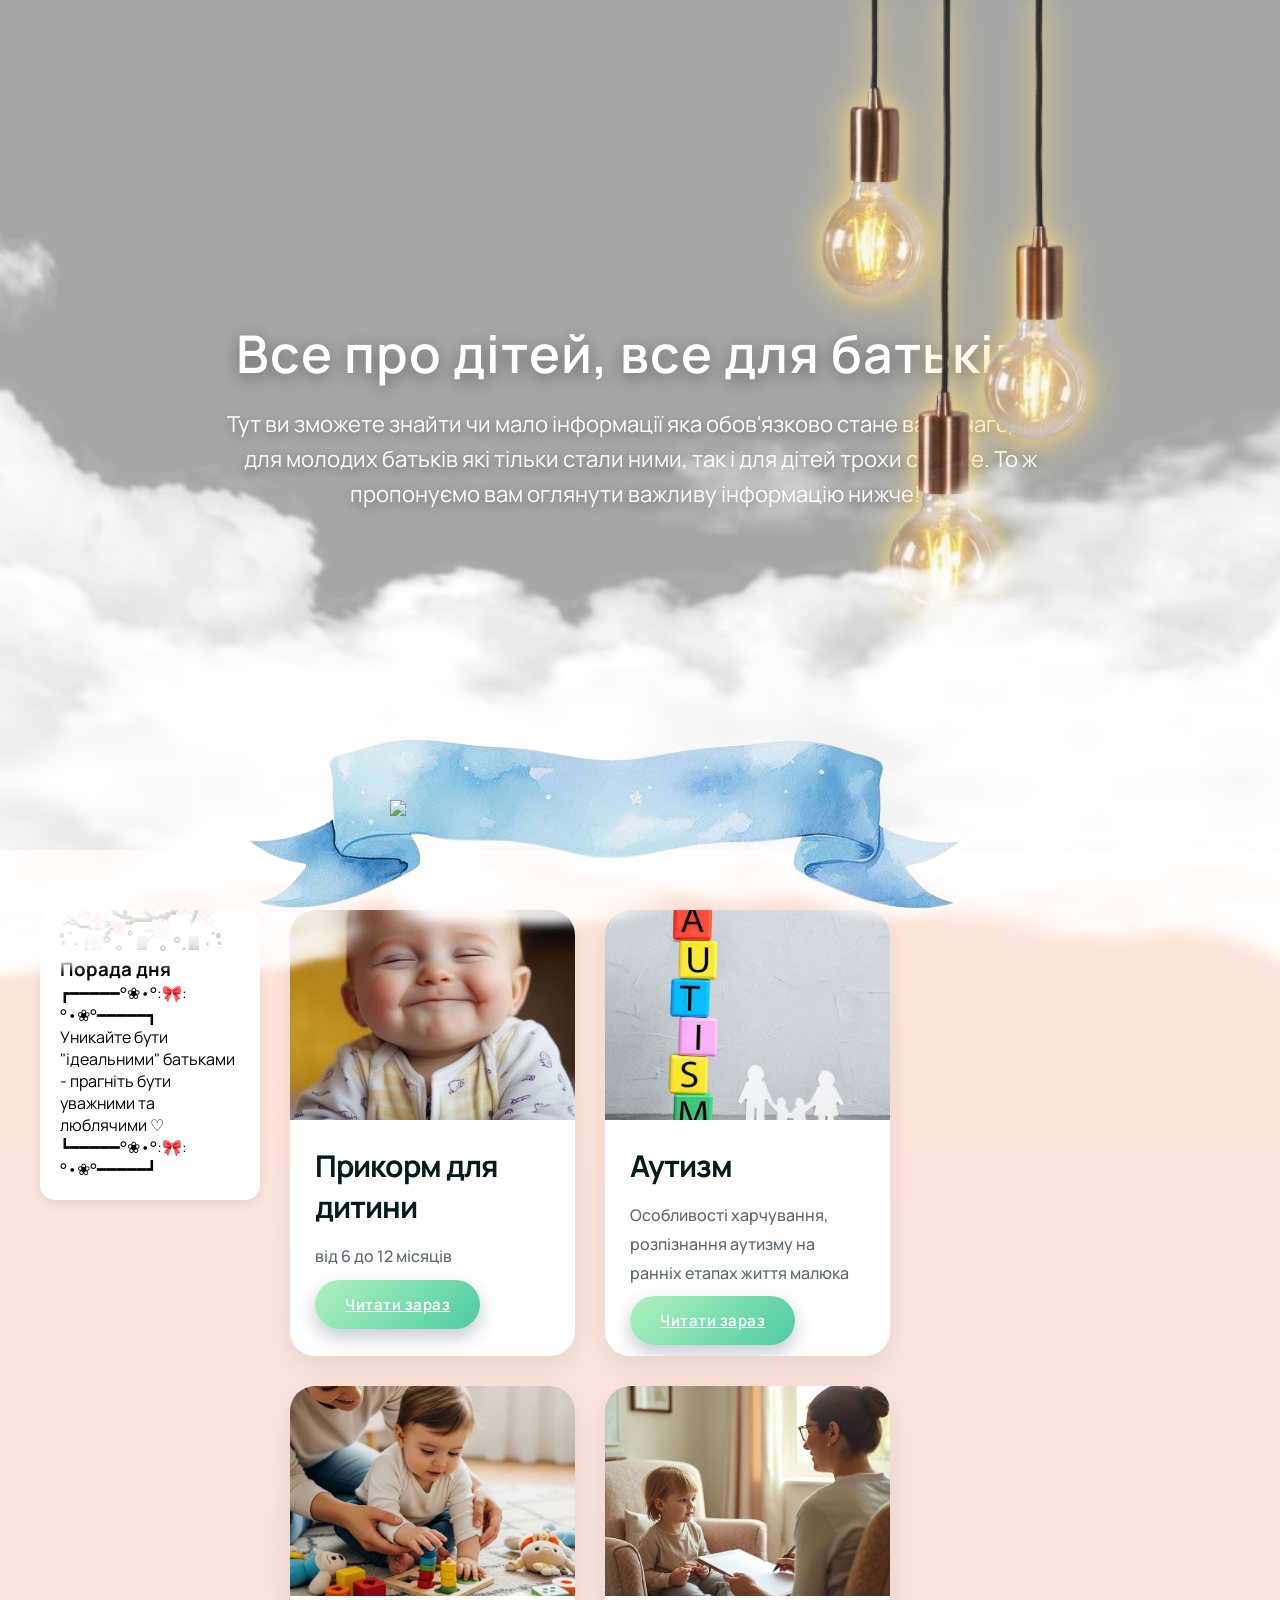
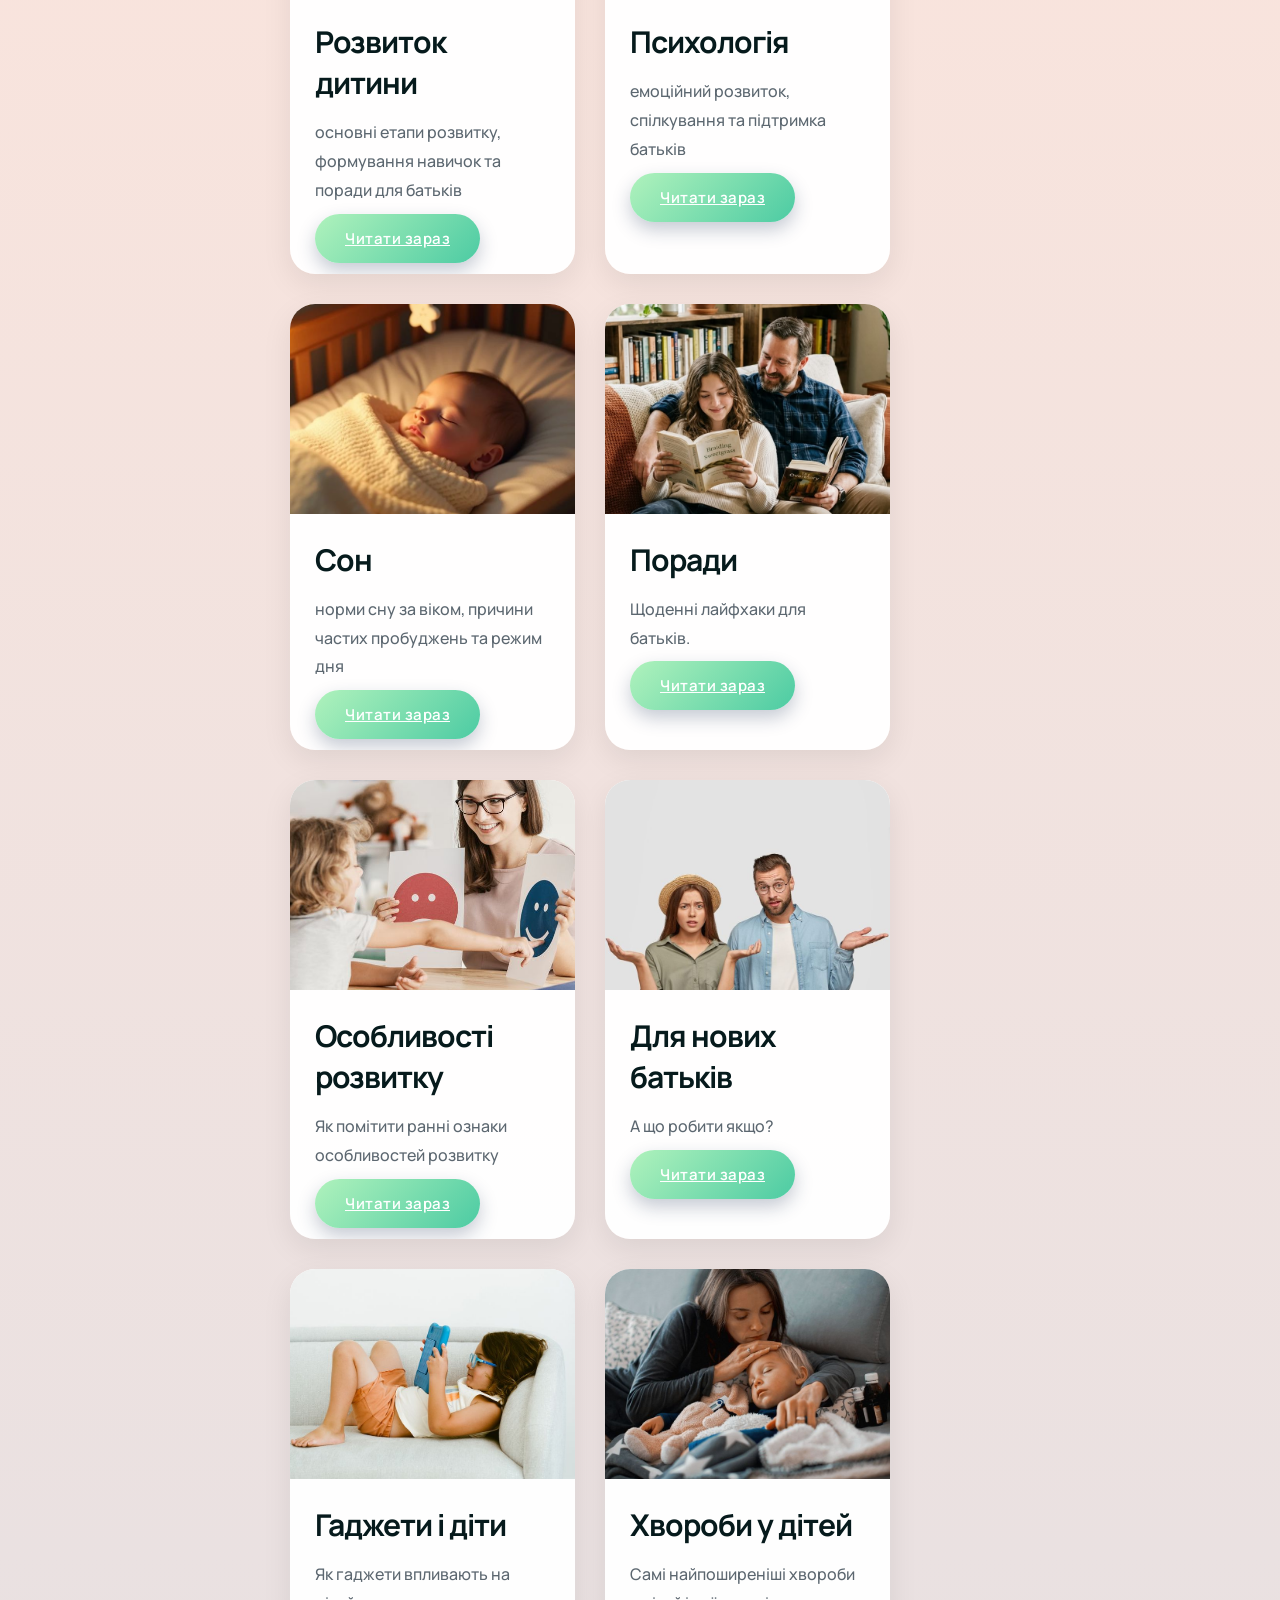
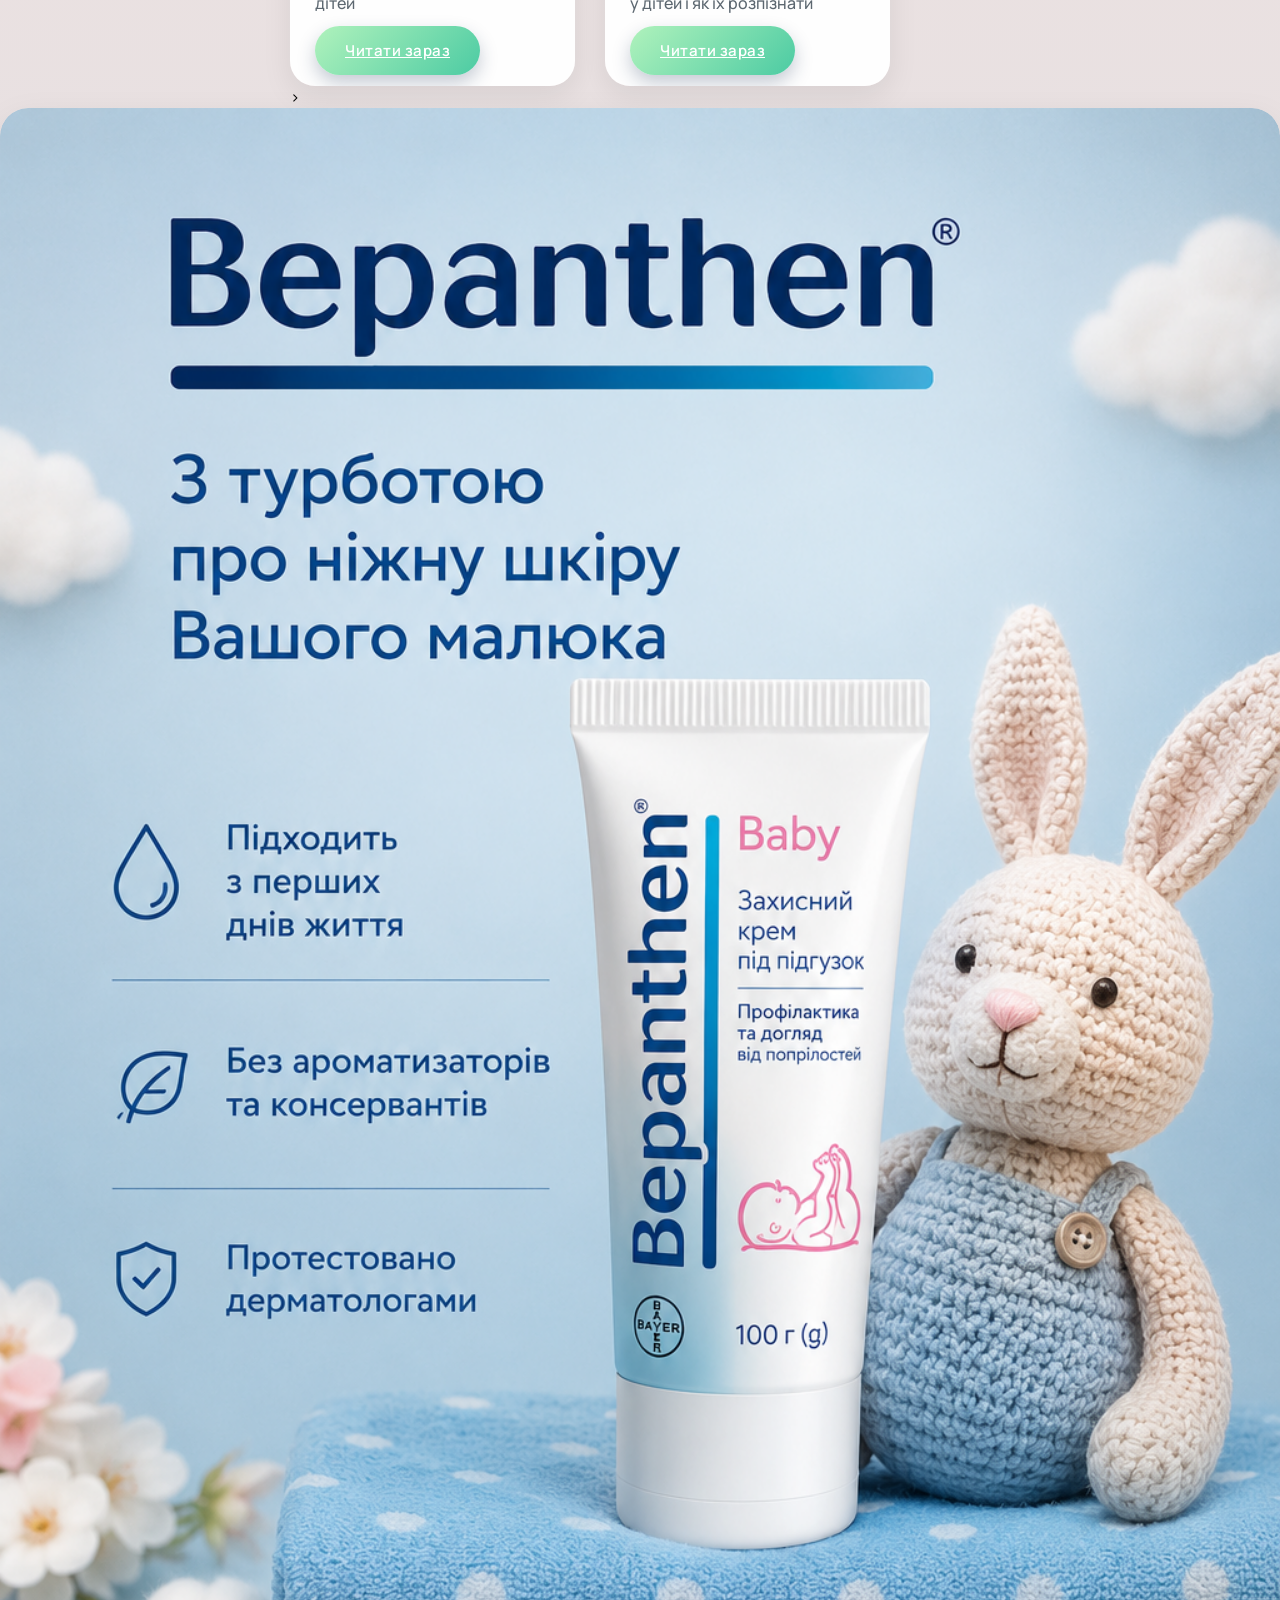
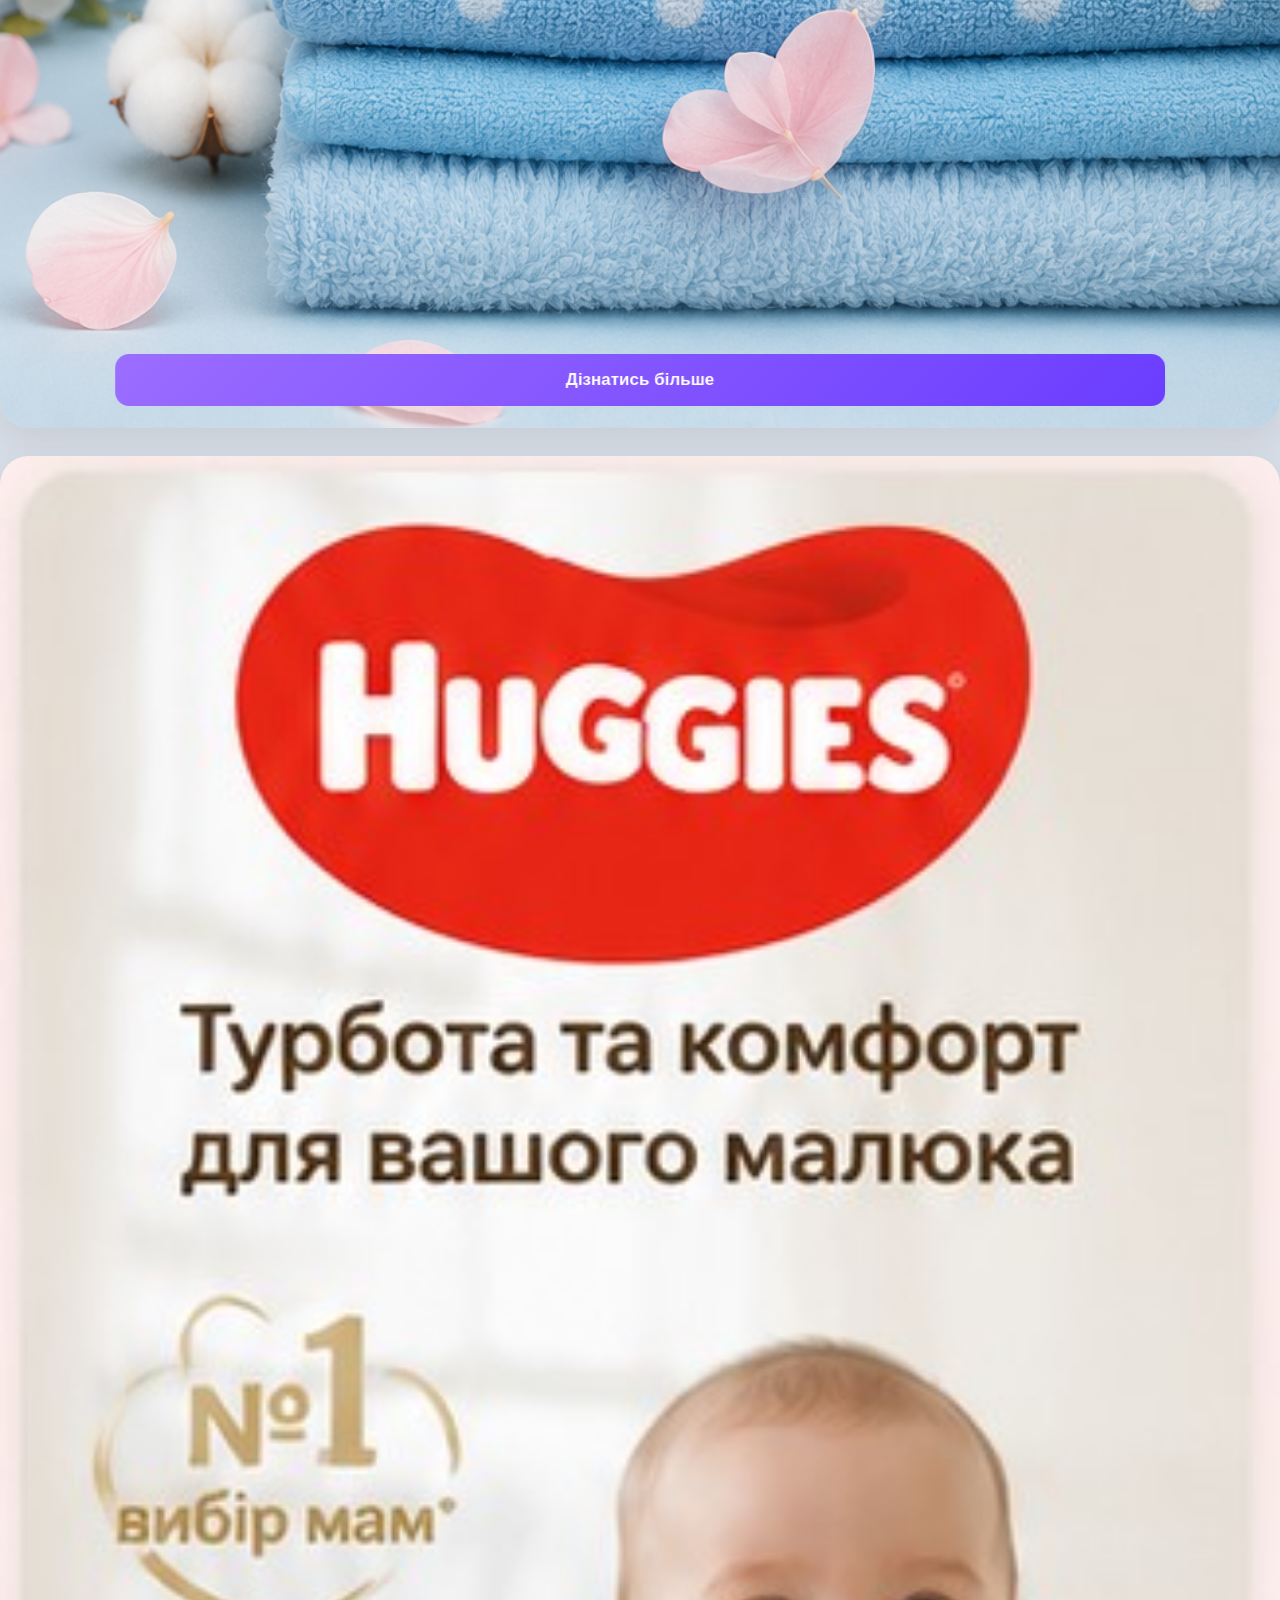
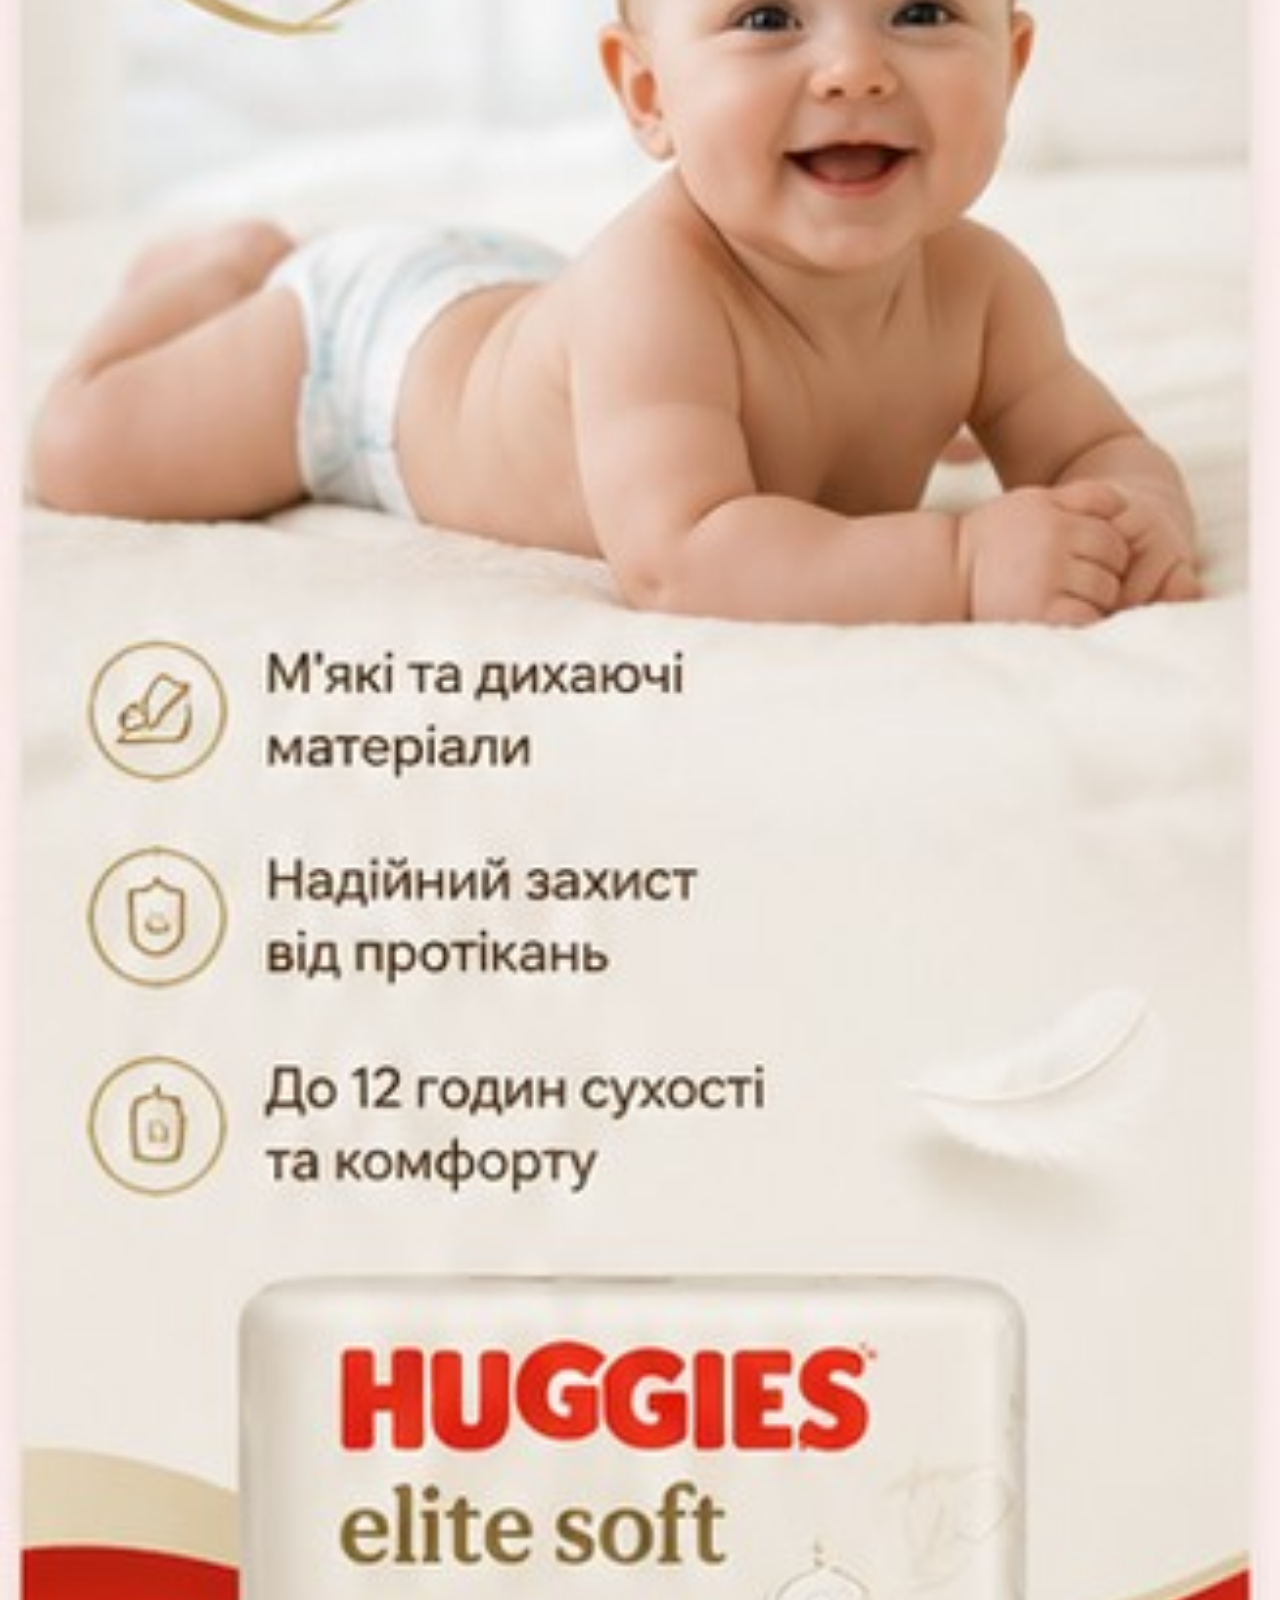
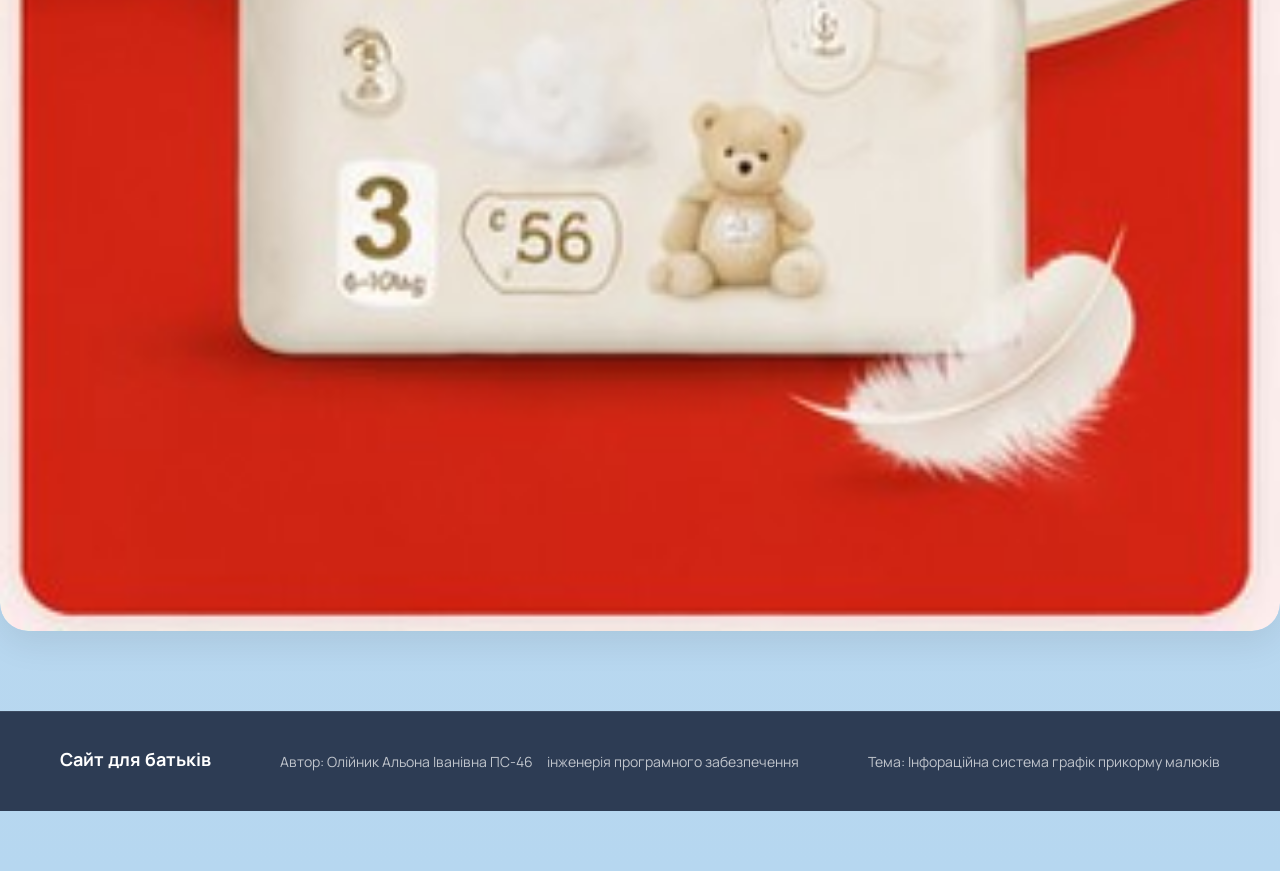
==== index.html @ 4b72aa06 "Update index.html" ====
<!DOCTYPE html>
<html lang="uk">
<head>
<meta charset="UTF-8">
<meta name="viewport" content="width=device-width, initial-scale=1.0">
<title>Малюки</title>
   <link href="https://fonts.googleapis.com/css2?family=Manrope:wght@400;500;600;700;800&display=swap" rel="stylesheet">
<link rel="stylesheet" href="style.css">
</head>

<body>

<section class="hero">

    <video autoplay muted loop playsinline class="hero-video">
        <source src="familybackground.mp4" type="video/mp4">
    </video>

    <img src="light.png" class="hero-light" alt="">

    <h1 id="main-title">Все про дітей, все для батьків!</h1>

    <p class="hero-description">
        Тут ви зможете знайти чи мало інформації яка обов'язково стане вам в нагоді як для молодих батьків які тільки стали ними, так і для дітей трохи старше. То ж пропонуємо вам оглянути важливу інформацію нижче!)
    </p>

    <p id="sub-text"></p>

</section>

<section class="content-section">
    <img src="hmara1.png" class="hmara">
    <div class="container">

        <!-- лівша -->
        <div class="sidebar">
            <div class="card">
                   <img src="yess.gif" class="stars-gif">
               <h3>‧̍̊˙· 𓆝.° ｡˚𓆛˚｡ °.𓆞 ·˙‧̍̊</h3>
                <h3>Порада дня</h3>
               <p>┏━━━━━°❀•°:🎀:°•❀°━━━━━┓</p>
               <p>Уникайте бути "ідеальними" батьками - прагніть бути уважними та люблячими ♡</p>
               <p>┗━━━━━°❀•°:🎀:°•❀°━━━━━┛</p>
               
            </div>
        </div>

        <!-- центрова -->
        <div class="main-content">

            <div class="blocks">

               
                <div class="block">
                    <img src="eat.jpg" alt="prikorm">

                    <div class="card-content">
                        <h3>Прикорм для дитини</h3>

                        <p>
                           від 6 до 12 місяців
                        </p>
                       

              <a href="prikorm.html" class="btn" target="_blank">Читати зараз</a>
                    </div>
                </div>



               
                <div class="block">
                    <img src="autism.jpg" alt="Аутизм">

                    <div class="card-content">
                        <h3>Аутизм</h3>

                        <p>Особливості харчування, розпізнання аутизму на ранніх етапах життя малюка</p>

                        <a href="autism.html" class="btn" target="_blank">Читати зараз</a>
                    </div>
                </div>




               
                <div class="block">
                    <img src="rozvitok.jpg" alt="Розвиток">

                    <div class="card-content">
                        <h3>Розвиток дитини</h3>

                        <p>основні етапи розвитку, формування навичок та поради для батьків</p>

                       <a href="rozvitok.html" class="btn" target="_blank">Читати зараз</a>
                    </div>
                </div>




               
                <div class="block">
                    <img src="psiho.jpg" alt="Психологія">

                    <div class="card-content">
                        <h3>Психологія</h3>

                        <p>емоційний розвиток, спілкування та підтримка батьків</p>

                       <a href="psiho.html" class="btn" target="_blank">Читати зараз</a>
                    </div>
                </div>




               
                <div class="block">
                    <img src="moon.jpg" alt="сон">

                    <div class="card-content">
                        <h3>Сон</h3>

                        <p>норми сну за віком, причини частих пробуджень та режим дня</p>

                       <a href="moon.html" class="btn" target="_blank">Читати зараз</a>
                    </div>
                </div>




               
                <div class="block">
                    <img src="ymno.jpg" alt="Поради">

                    <div class="card-content">
                        <h3>Поради</h3>

                        <p>Щоденні лайфхаки для батьків.</p>

                       <a href="ymno.html" class="btn" target="_blank">Читати зараз</a>
                    </div>
                </div>

                <div class="block">
                    <img src="osobenno.jpg" alt="Особливо">

                    <div class="card-content">
                        <h3>Особливості розвитку</h3>

                        <p>Як помітити ранні ознаки особливостей розвитку</p>
                        <a href="osobenno.html" class="btn" target="_blank">Читати зараз</a>
                    </div>
                </div>

                <div class="block">
                    <img src="shorobutu.jpg" alt="Ознайомлення">

                    <div class="card-content">
                        <h3>Для нових батьків</h3>

                        <p>А що робити якщо?</p>
                       <a href="shorobutu.html" class="btn" target="_blank">Читати зараз</a>
                    </div>
                </div>


              <div class="block">
                    <img src="gatzhet.jpg" alt="Гаджети">

                    <div class="card-content">
                        <h3>Гаджети і діти</h3>

                        <p>Як гаджети впливають на дітей</p>
                        <a href="gatzhet.html" class="btn" target="_blank">Читати зараз</a>
                    </div>
                </div>


              <div class="block">
                    <img src="Hvorobu.jpg" alt="Хвороби">

                    <div class="card-content">
                        <h3>Хвороби у дітей</h3>

                        <p>Самі найпоширеніші хвороби у дітей і як їх розпізнати</p>
                        <a href="hvorobu.html" class="btn" target="_blank">Читати зараз</a>
                    </div>
                </div>
                
            </div>

<div class="top-decor">

    <img src="tablichka.png" class="tabluchkaa">

    <img src="bluelenta.png" class="floating-lenta">

</div>>
            </div>
        </div>

<!-- правша -->

<div class="sidebar ads-sidebar">

    <!-- реклама бепантенки -->

    <div class="ad-box">

        <img src="banner.jpg" alt="Bepanthen" class="ad-image">
           <a href="https://www.bepanthen.ua/" target="_blank">
        <button class="ad-btn">Дізнатись більше</button></a>
    </div>

    <!-- памперси -->

    <div class="ad-box">
    <a href="https://www.huggies.ua/" target="_blank">
        <img src="huggies.jpg" alt="Huggies" class="ad-image"></a>

    </div>

</div>
      
       
    </div>
<footer class="footer">

    <div class="footer-content">

        <div class="footer-left">

            <div>
                <h4>Сайт для батьків</h4>
                <p></p>
            </div>
        </div>

        <div class="footer-center">
            <p>Автор: Олійник Альона Іванівна  ПС-46</p>
           <p>інженерія програмного забезпечення</p>
        </div>

        <div class="footer-right">
            <p>Тема: Інфораційна система графік прикорму малюків</p>
        </div>

    </div>

</footer>
</body>
</html>
---- style.css ----
body {
    font-family: 'Manrope', sans-serif;
}

* {
    margin: 0;
    padding: 0;
    box-sizing: border-box;
}

/* =========================
   ПЛАВНОЕ ПОЯВЛЕНИЕ ТЕКСТА
========================= */

#sub-text {
    margin-top: 20px;
    font-size: 20px;
    color: white;
    max-width: 700px;

    opacity: 0;
    transform: translateY(20px);

    transition: all 1s cubic-bezier(0.22, 1, 0.36, 1);
}

#sub-text.show {
    opacity: 1;
    transform: translateY(0);
}

/* =========================
   ГЛАВНЫЙ ЭКРАН
========================= */

.hero {
    height: 98vh;
    max-height: 850px;

    display: flex;
    justify-content: center;
    align-items: center;

    text-align: center;

    position: relative;
    flex-direction: column;

    overflow: hidden;

}

.hero-light {
    position: absolute;

    top: 0;
    right: 0;

    width: 650px;

    z-index: 3;

    pointer-events: none;

    opacity: 0.95;

    filter: drop-shadow(0 0 10px rgba(255, 220, 120, 0.8))
            drop-shadow(0 0 20px rgba(255, 220, 120, 0.6));

    animation: lightsGlow 3s infinite alternate ease-in-out;
}

@keyframes lightsGlow {

    0% {
        opacity: 0.85;

        filter:
        drop-shadow(0 0 5px rgba(255, 220, 120, 0.5))
        drop-shadow(0 0 10px rgba(255, 220, 120, 0.4));
    }

    50% {
        opacity: 1;

        filter:
        drop-shadow(0 0 15px rgba(255, 220, 120, 0.9))
        drop-shadow(0 0 30px rgba(255, 220, 120, 0.8));
    }

    100% {
        opacity: 0.9;

        filter:
        drop-shadow(0 0 8px rgba(255, 220, 120, 0.6))
        drop-shadow(0 0 18px rgba(255, 220, 120, 0.5));
    }
}

/* ГЛАВНЫЙ ЗАГОЛОВОК */

.hero h1 {
    position: relative;

    color: white !important;

    font-size: 52px;
    font-weight: 600;

    letter-spacing: 1px;

    text-shadow: 0 4px 18px rgba(0,0,0,0.45);

    transform: translateY(40px);

    filter: blur(8px);

    animation: smoothText 2s cubic-bezier(0.22, 1, 0.36, 1) forwards;
}
    .hero-video {
    position: absolute;

    top: 0;
    left: 0;

    width: 100%;
    height: 100%;

    object-fit: cover;

    z-index: 0;
}


.hero::before {
    content: "";

    position: absolute;

    top: 0;
    left: 0;

    width: 100%;
    height: 100%;

    background: rgba(0, 0, 0, 0.35);

    z-index: 1;
}
/* ОПИСАНИЕ ПОД ЗАГОЛОВКОМ */

.hero-description {
    margin-top: 18px;
    color: white !important;
    color: rgba(255,255,255,0.92);

    font-size: 22px;
    font-weight: 400;

    max-width: 850px;

    line-height: 1.6;

    text-shadow: 0 3px 12px rgba(0,0,0,0.45);

    opacity: 0;
    transform: translateY(20px);

    animation: smoothDescription 2s ease forwards;
    animation-delay: 0.5s;
}

@keyframes smoothText {
    to {
        opacity: 1;
        transform: translateY(0);
        filter: blur(0);
    }
}

@keyframes smoothDescription {
    to {
        opacity: 1;
        transform: translateY(0);
    }
}

/* =========================
   ОСНОВНОЙ БЛОК
========================= */

.content-section {
    background: linear-gradient(to bottom, #ffe5db, #b6d7f0);

    padding: 60px 0;
}

.container {
    width: 100%;

    display: grid;

grid-template-columns:
    220px
    1fr
    320px;

    gap: 30px;

    align-items: start;

    padding: 0 40px;
}

/* =========================
   БОКОВЫЕ КОЛОНКИ
========================= */

.sidebar {
    position: sticky;
    top: 20px;
}

.card {
    background: white;

    padding: 20px;

    border-radius: 15px;

    box-shadow: 0 4px 12px rgba(0,0,0,0.08);
}

/* =========================
   КАТЕГОРИИ
========================= */

.category {
    cursor: pointer;

    padding: 10px;

    border-radius: 8px;

    transition: 0.3s;
}

.category:hover {
    background: #f0f0f0;
}

/* =========================
   КОНТЕНТ
========================= */

.main-content {
    width: 100%;
}

/* =========================
   СЕТКА КАРТОЧЕК
========================= */

.blocks {
    display: grid;

    grid-template-columns: repeat(auto-fit, minmax(280px, 1fr));

    gap: 30px;

    width: 100%;
}

/* =========================
   КАРТОЧКИ
========================= */

.block {
    background: rgba(255,255,255,0.95);

    border-radius: 25px;

    overflow: hidden;

    box-shadow: 0 10px 30px rgba(0,0,0,0.08);

    transition: 0.3s;

    opacity: 0;
    transform: translateY(40px);

    animation: showCard 0.8s ease forwards;

    width: 100%;
}

.block:hover {
    transform: translateY(-10px);
}

/* =========================
   КАРТИНКИ
========================= */

.block img {
    width: 100%;

    height: 210px;

    object-fit: cover;

    display: block;

    transition: transform 1s cubic-bezier(0.22, 1, 0.36, 1);
}

.block:hover img {
    transform: scale(1.08);
}

/* =========================
   ВНУТРЕННОСТИ КАРТОЧКИ
========================= */

.card-content {
    padding: 25px;
}

/* =========================
   ТЕГИ
========================= */

.tags {
    display: flex;

    gap: 10px;

    margin-bottom: 20px;
}

.tags span {
    border: 1px solid #23415c;

    border-radius: 20px;

    padding: 6px 14px;

    font-size: 24px;

    color: #23415c;
}

/* =========================
   ТЕКСТ В КАРТОЧКЕ
========================= */

.block h3 {
    font-size: 30px;

    color: #061a1c;

    margin-bottom: 15px;

    font-weight: 700;

    letter-spacing: -1px;
}

.block p {
    color: #5c6770;

    font-weight: 500;
    
    line-height: 1.8;

    margin-bottom: 22px;

    font-size: 16px;
}

.block small {
    display: block;

    margin-bottom: 25px;

    color: #666;
}

/* =========================
   КНОПКА
========================= */

.btn {
    background: linear-gradient(135deg, #b0f2bc, #4ccba3);

    color: white;

    border: none;

    padding: 14px 30px;

    border-radius: 40px;

    cursor: pointer;

    font-size: 15px;

    font-weight: 600;

    letter-spacing: 0.5px;

    transition: all 0.35s ease;

    box-shadow: 0 8px 18px rgba(29, 53, 87, 0.25);
}

.btn:hover {
    transform: translateY(-3px);

    box-shadow: 0 12px 24px rgba(29, 53, 87, 0.35);

    background: linear-gradient(135deg, #cde8f1, #6399ab);
}

/* =========================
   АНИМАЦИЯ КАРТОЧЕК
========================= */

@keyframes showCard {
    to {
        opacity: 1;
        transform: translateY(0);
    }
}

/* =========================
   ЗАДЕРЖКА ПОЯВЛЕНИЯ
========================= */

.block:nth-child(1) {
    animation-delay: 0.2s;
}

.block:nth-child(2) {
    animation-delay: 0.4s;
}

.block:nth-child(3) {
    animation-delay: 0.6s;
}

.block:nth-child(4) {
    animation-delay: 0.8s;
}

.block:nth-child(5) {
    animation-delay: 1s;
}

.block:nth-child(6) {
    animation-delay: 1.2s;
}

.block:nth-child(7) {
    animation-delay: 1.4s;
}

.block:nth-child(8) {
    animation-delay: 1.6s;
}

.block:nth-child(9) {
    animation-delay: 1.8s;
}

.block:nth-child(10) {
    animation-delay: 2s;
}



/* =========================
   ПРАВАЯ КОЛОНКА
========================= */

.ads-sidebar {
    display: flex;

    flex-direction: column;

    gap: 28px;
}

/* =========================
   БАННЕР
========================= */

.ad-box {
    position: relative;

    overflow: hidden;

    border-radius: 28px;

    box-shadow: 0 12px 35px rgba(0,0,0,0.08);

    transition: 0.35s ease;

    background: transparent;
}

.ad-box:hover {
    transform: translateY(-6px);
}

/* =========================
   КАРТИНКА
========================= */

.ad-image {
    width: 100%;
    cursor: pointer;
    display: block;
    border-radius: 28px;
}

/* =========================
   КНОПКА НА БАННЕРЕ
========================= */

.ad-btn {
    position: absolute;

    left: 50%;

    bottom: 22px;

    transform: translateX(-50%);

    width: 82%;

    padding: 16px;

    border: none;

    border-radius: 14px;

    background: linear-gradient(135deg, #9b6dff, #6b3dff);

    color: white;

    font-size: 17px;

    font-weight: 700;

    cursor: pointer;

    transition: 0.3s ease;

    backdrop-filter: blur(4px);
}

.ad-btn:hover {
    transform: translateX(-50%) translateY(-3px);

    background: linear-gradient(135deg, #48d8b1, #31af97);
}


.hero-video {
    position: absolute;

    top: 0;
    left: 0;

    width: 100%;
    height: 100%;

    object-fit: cover;

    z-index: -1;
}

.hero h1,
.hero-description,
#sub-text {
    position: relative;
    z-index: 2;
}


.footer {
    width: 100%;

    background: #2d3c54;

    color: white;

    margin-top: 80px;

    padding: 35px 60px;

    border-top: 1px solid rgba(255,255,255,0.08);
}

.footer-content {
    display: flex;

    justify-content: space-between;

    align-items: center;

    gap: 30px;

    flex-wrap: wrap;
}

.footer-left {
    display: flex;

    align-items: center;

    gap: 18px;
}

.footer-logo {
    width: 52px;
    height: 52px;

    border: 1px solid rgba(255,255,255,0.2);

    border-radius: 14px;

    display: flex;
    align-items: center;
    justify-content: center;

    font-size: 24px;

    background: rgba(255,255,255,0.03);
}

.footer-left h4 {
    font-size: 18px;

    margin-bottom: 5px;
}

.footer-left p,
.footer-center p,
.footer-right p {
    color: rgba(255,255,255,0.7);

    font-size: 14px;
}

.footer-center {
    display: flex;

    align-items: center;

    gap: 14px;
}

.footer-badge {
    border: 1px solid rgba(255,255,255,0.3);

    border-radius: 20px;

    padding: 6px 14px;

    font-size: 12px;

    font-weight: 700;

    letter-spacing: 1px;
}


.card {
    position: relative;

    overflow: hidden;
}

.stars-gif {
    position: absolute;

    top: -35px;

    left: 50%;

    transform: translateX(-50%);

    width: 180px;

    pointer-events: none;

    z-index: 3;

    opacity: 0.9;
}


.bluelenta {
    position: relative;

    margin-top: 120px;   /* опускає нижче */
    
    left: 285px;         /* рухає правіше */
}

.bluelenta-img {
    width: 750px;       /* збільшення */
    
    display: block;

    opacity: 0.95;
}

.content-section{
    position: relative;
}
.hmara{
    position: absolute;

    top: -890px; /* НАСКІЛЬКИ залазить наверх */

    left: 50%;

    transform: translateX(-50%);

    width: 1960px;

    z-index: 20;

    pointer-events: none;
}

.top-decor{
    position: absolute;

    top: -120px;

    left: 50%;

    transform: translateX(-50%);

    width: 800px;

    height: 300px;

    z-index: 20;

    pointer-events: none;
}

.tabluchkaa{
    position: absolute;

    top: 70px; /* НИЖЧЕ ЛЕНТИ */

    left: 50%;

    transform: translateX(-50%);

    width: 500px;

    z-index: 1;
}
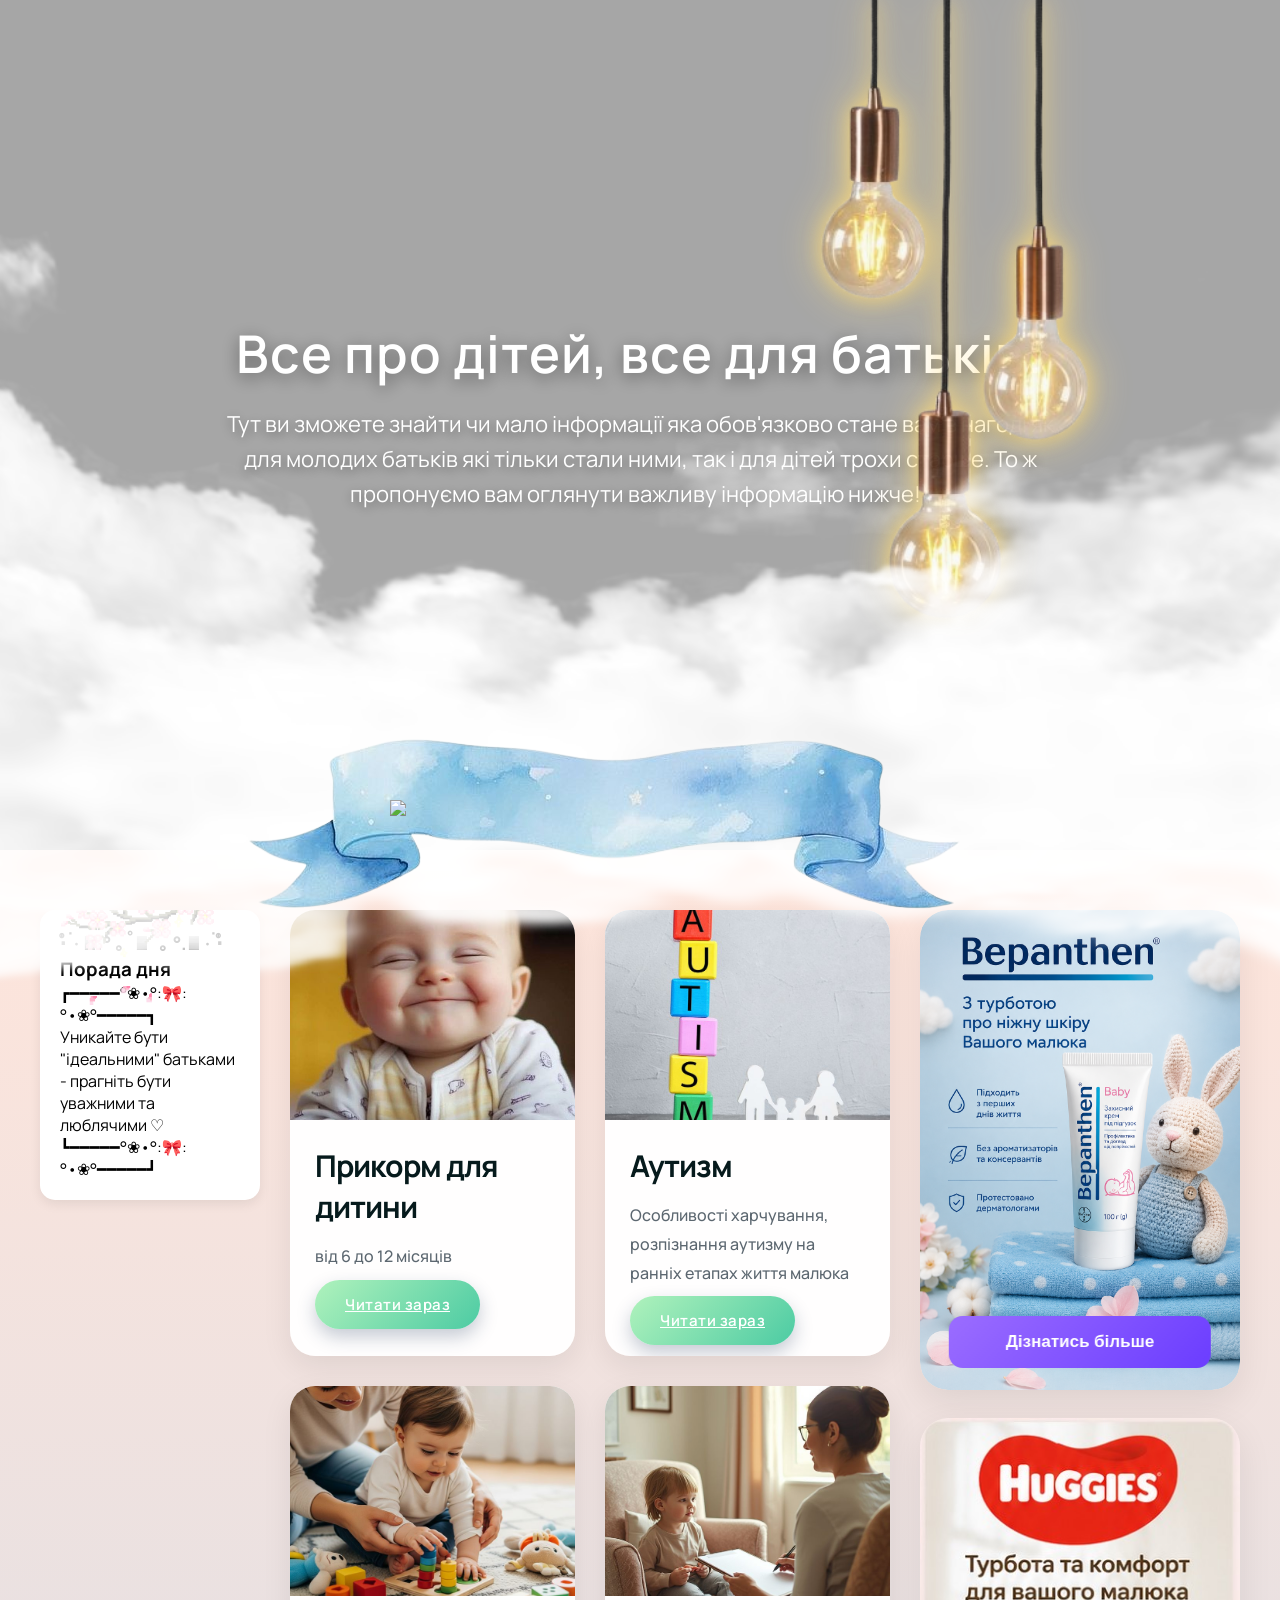
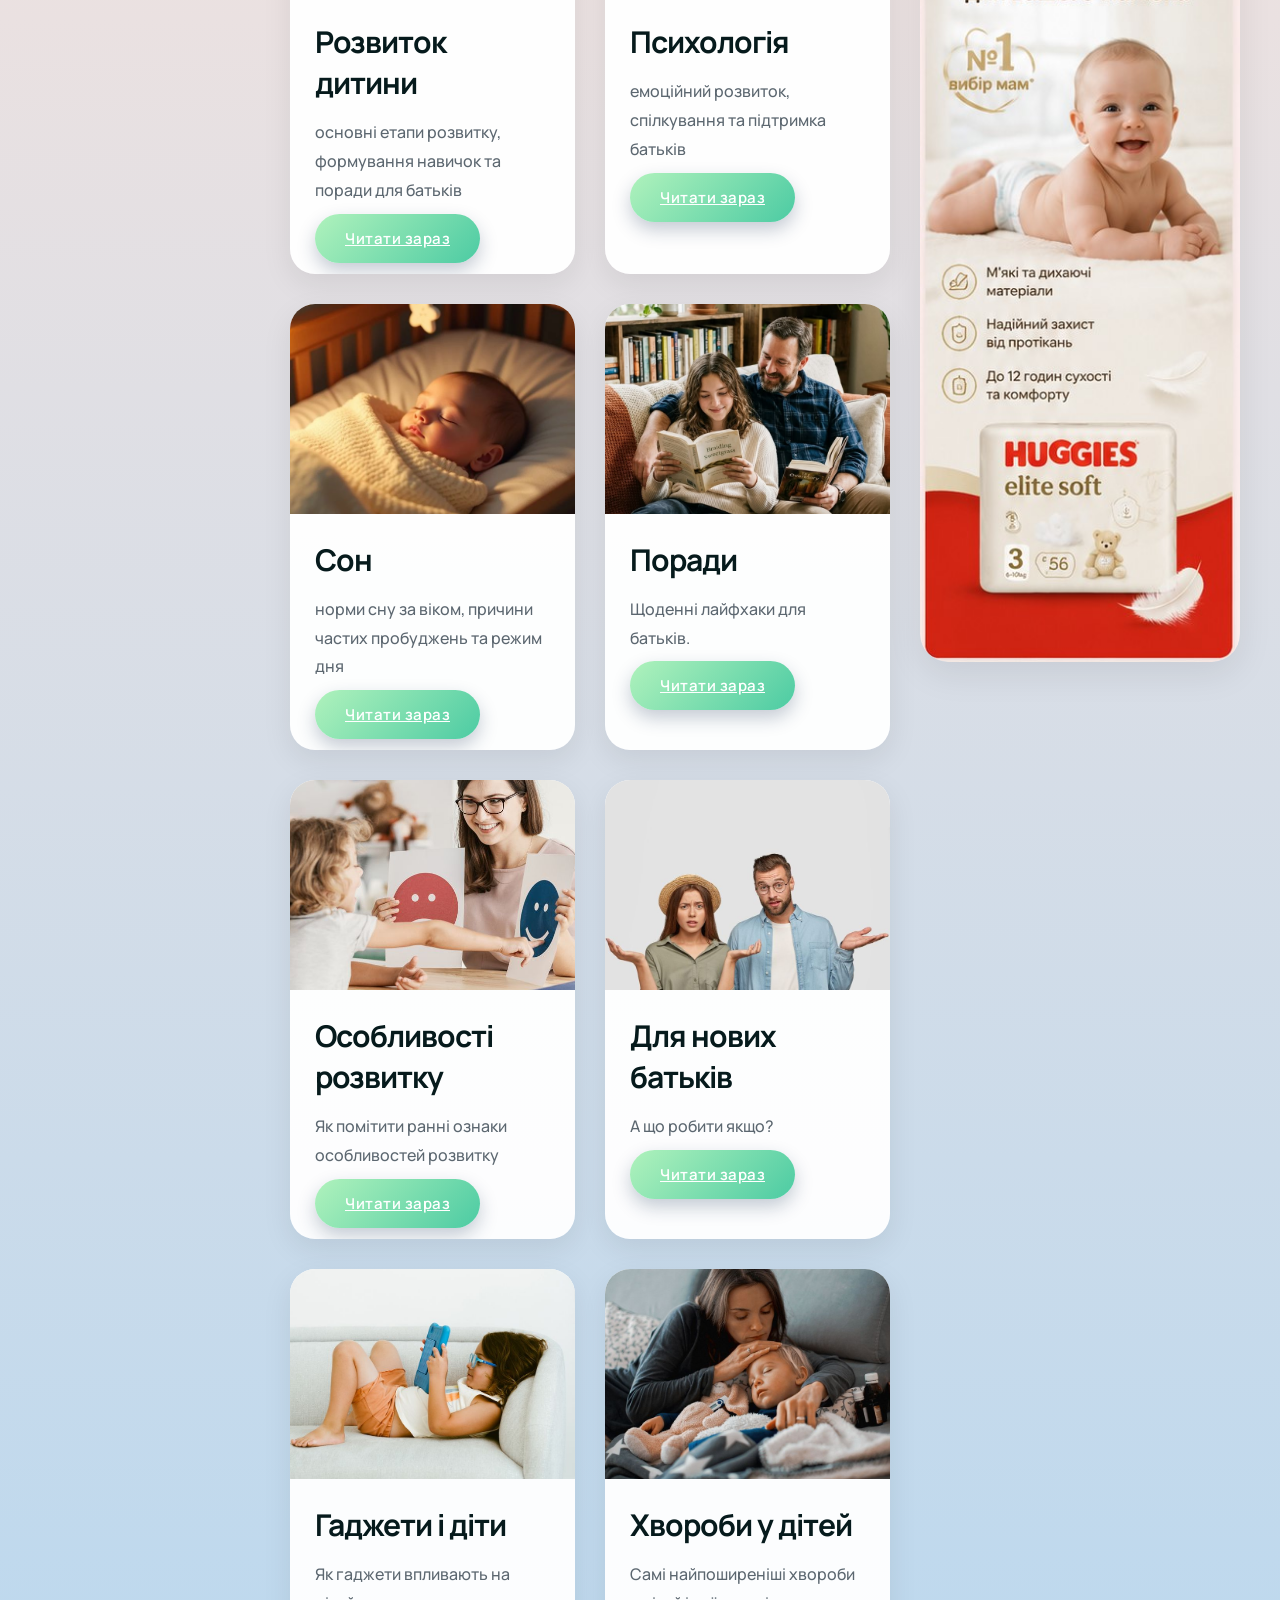
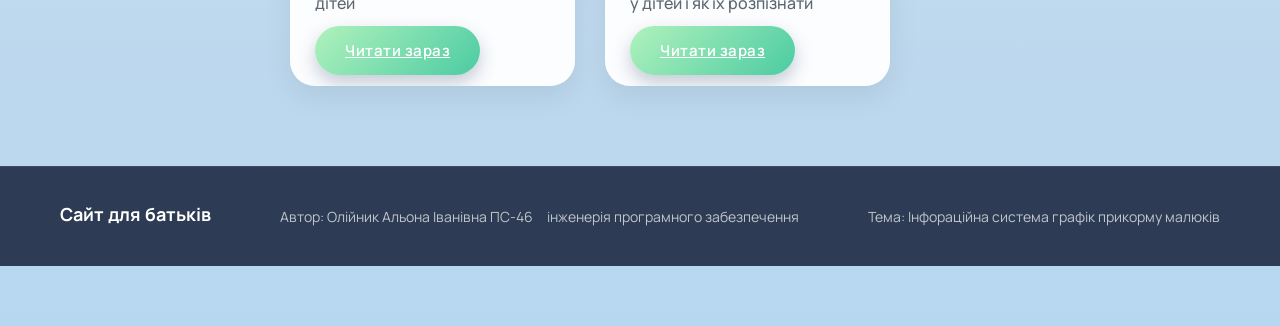
==== commit d7f57537: "Update index.html" ====
--- a/index.html
+++ b/index.html
@@ -199,7 +199,7 @@
 
     <img src="bluelenta.png" class="floating-lenta">
 
-</div>>
+
             </div>
         </div>
 
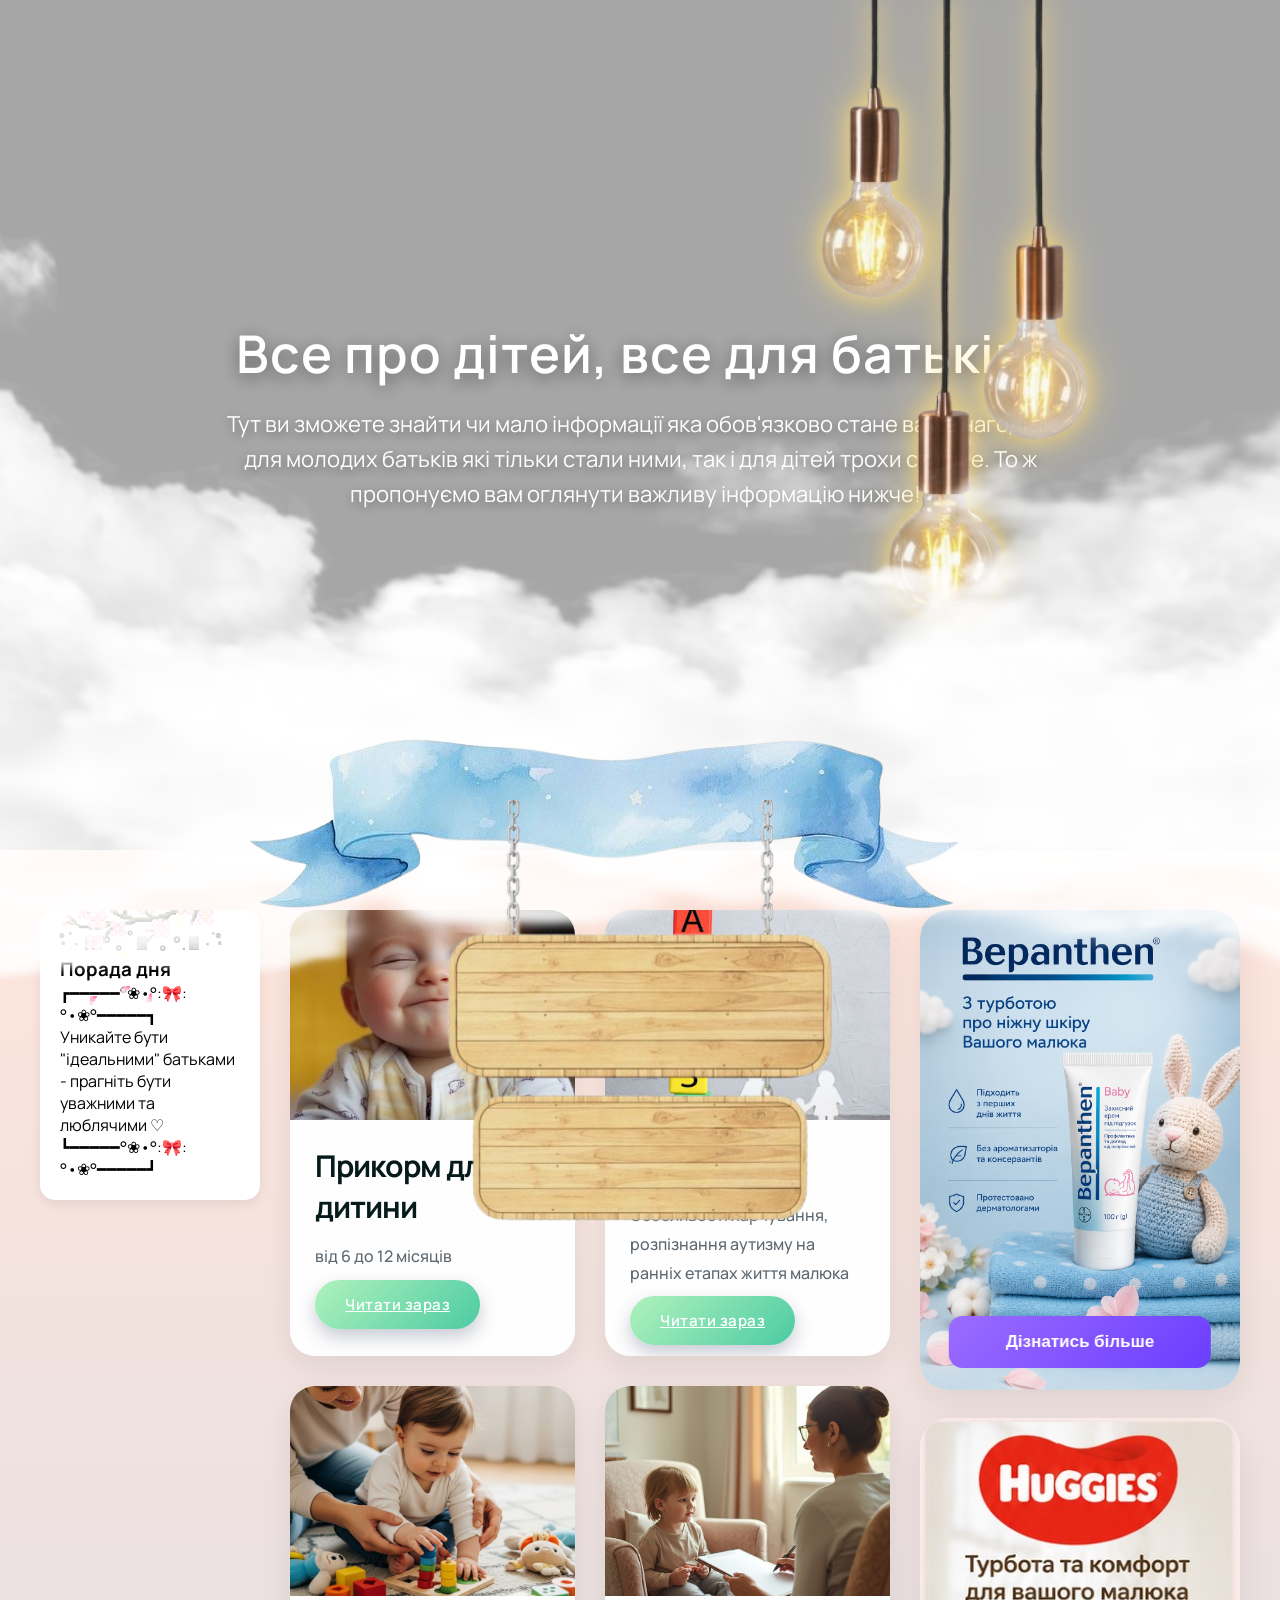
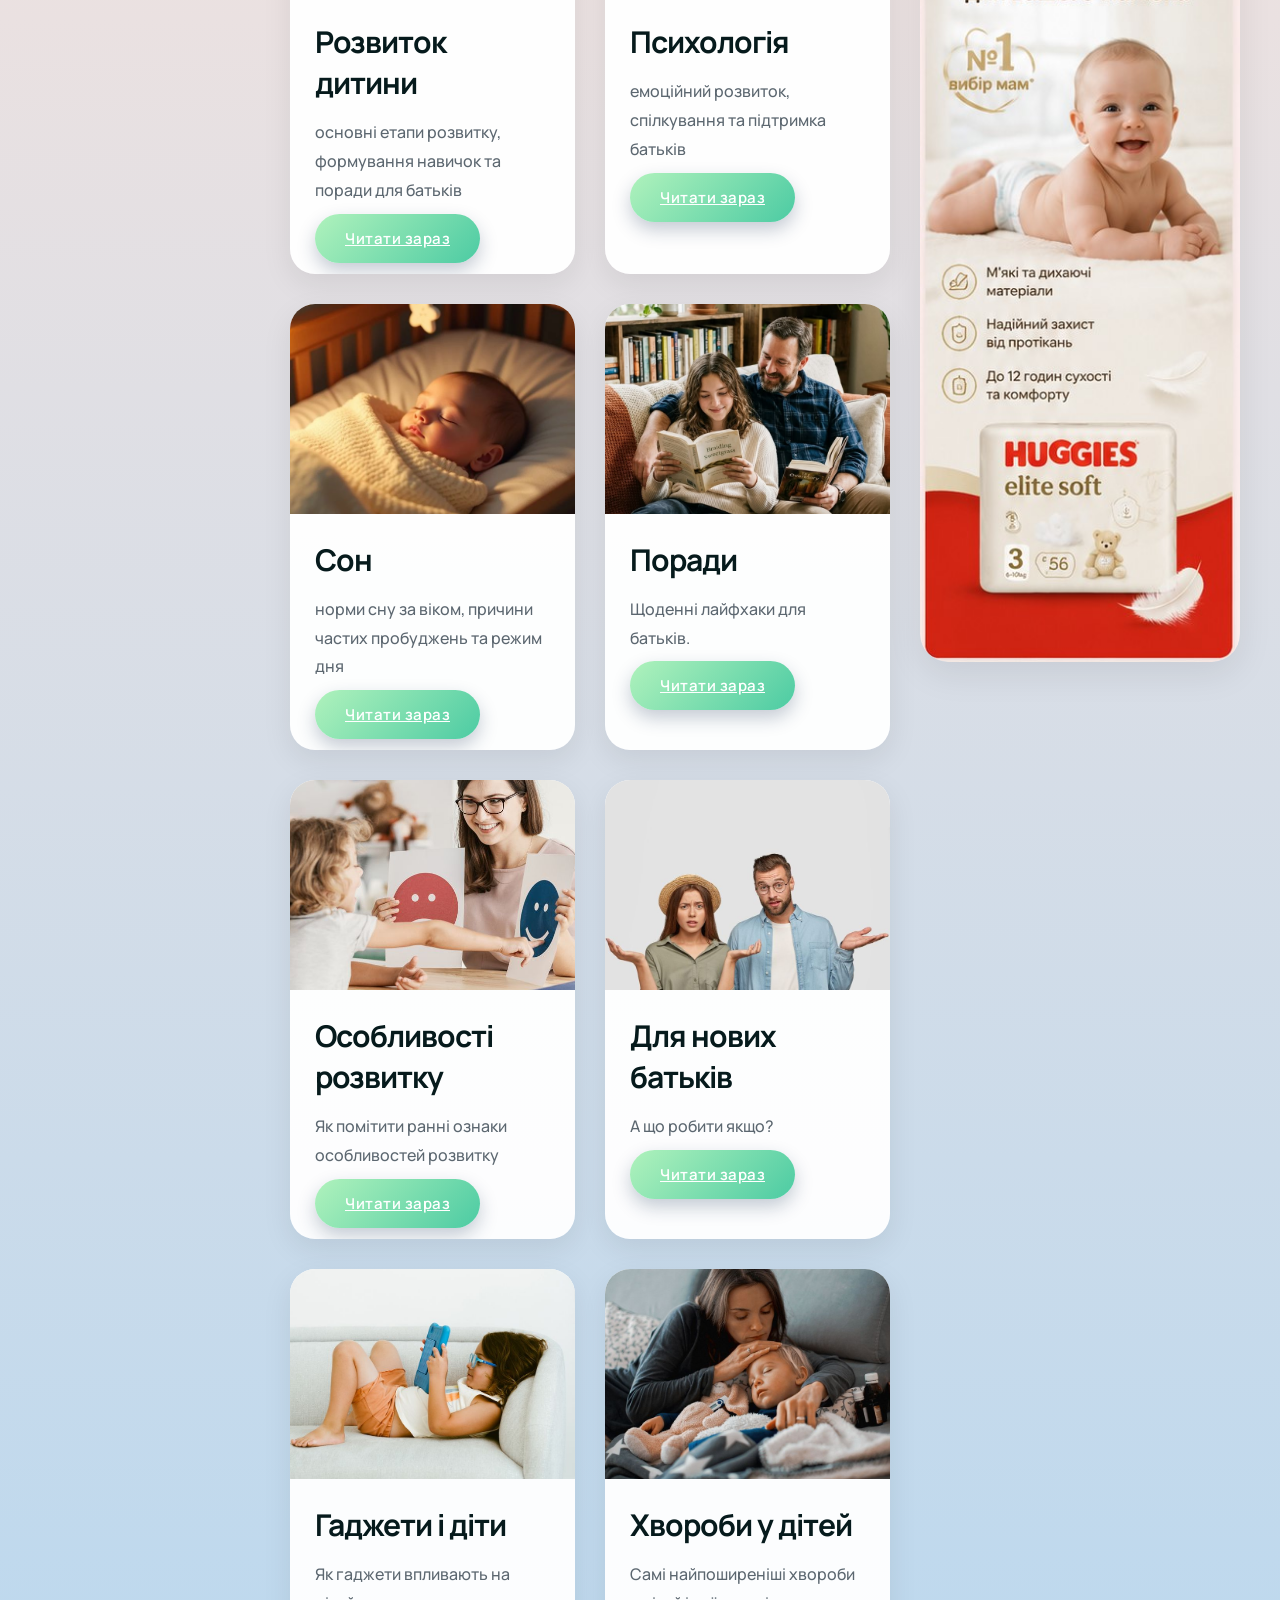
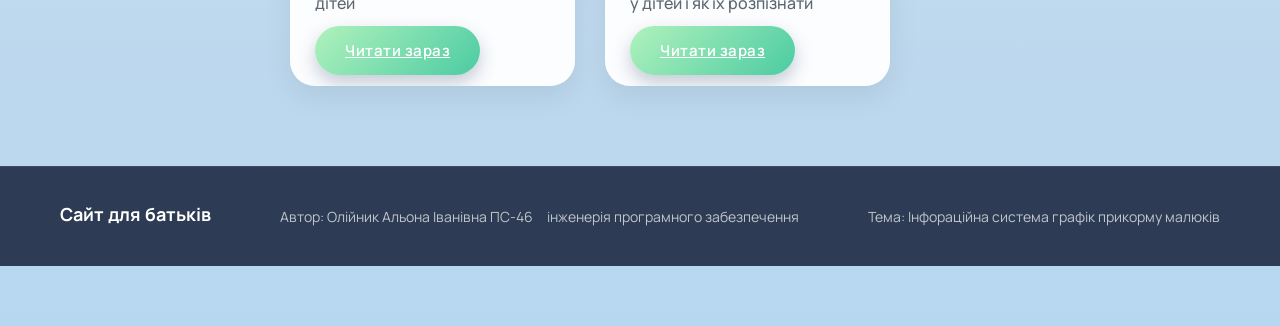
==== commit ced0bfbe: "Update index.html" ====
--- a/index.html
+++ b/index.html
@@ -195,7 +195,7 @@
 
 <div class="top-decor">
 
-    <img src="tablichka.png" class="tabluchkaa">
+    <img src="tabluchkaa.png" class="tabluchkaa">
 
     <img src="bluelenta.png" class="floating-lenta">
 
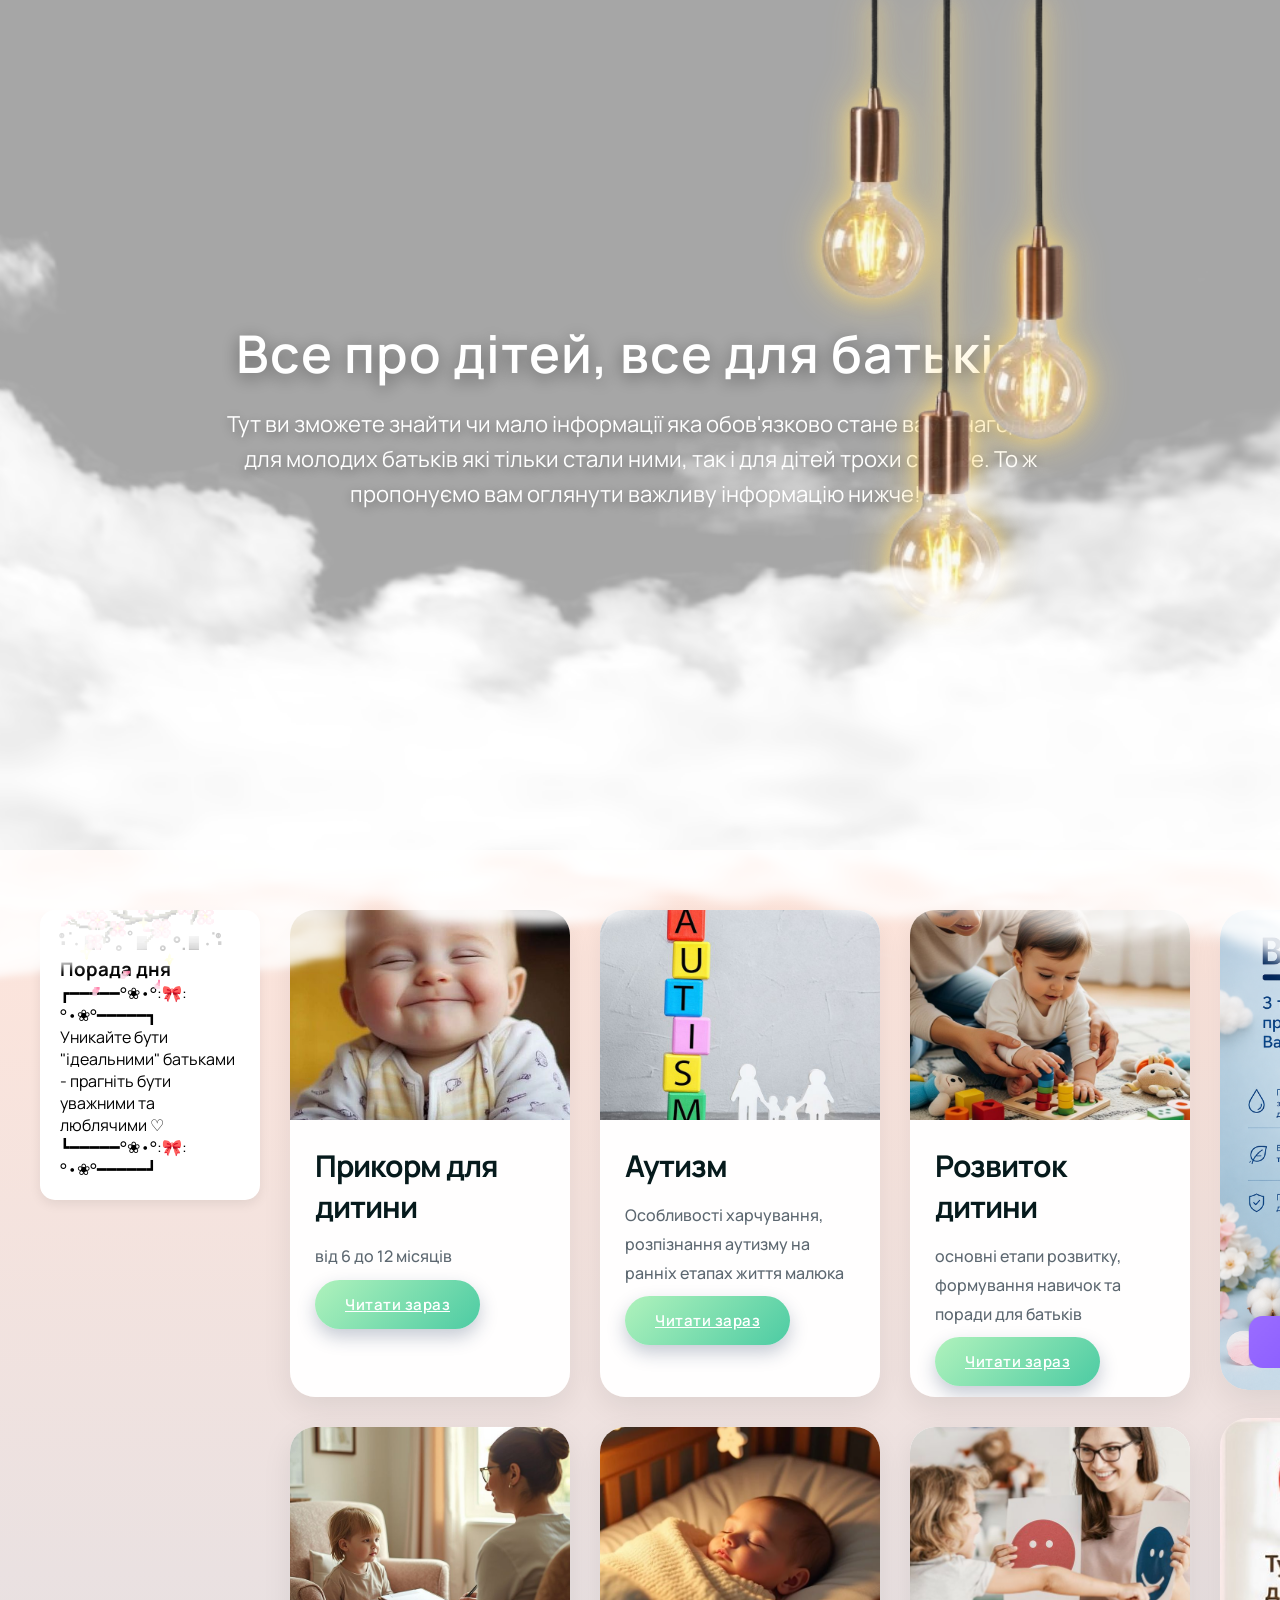
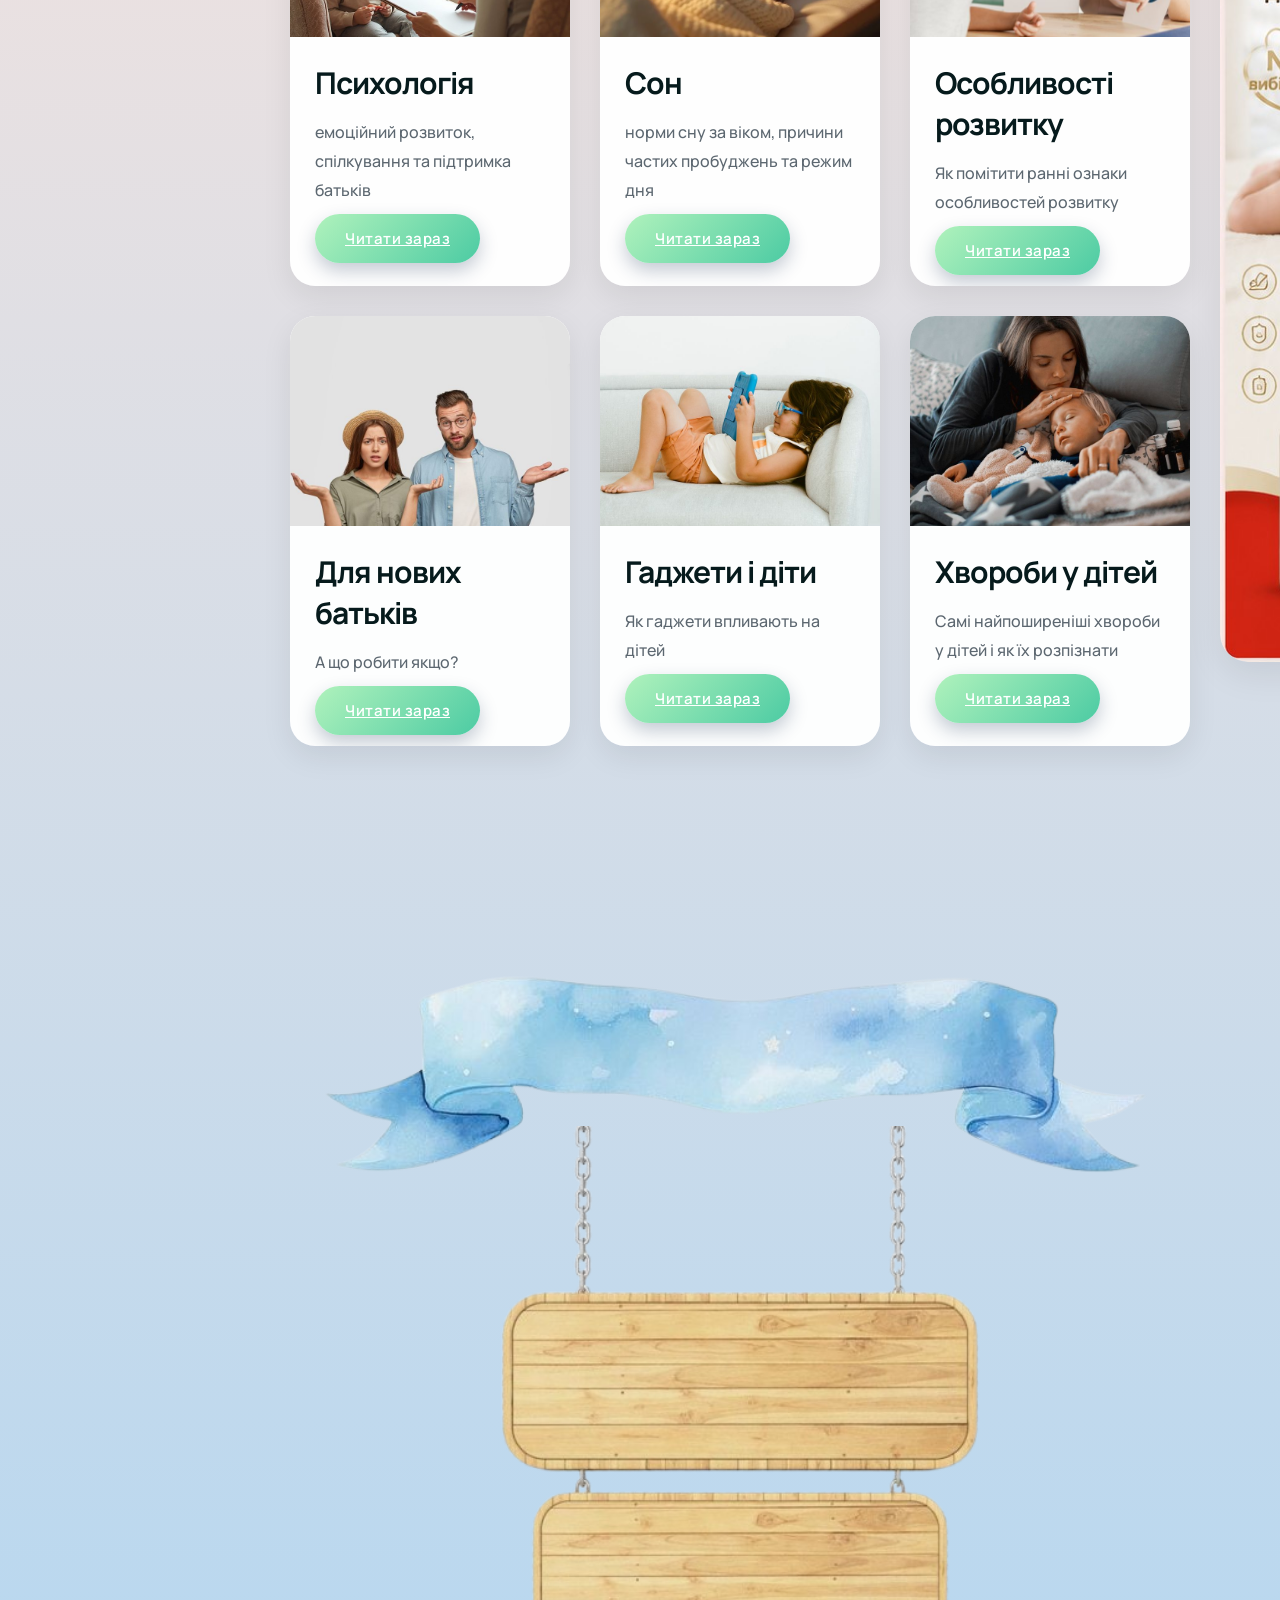
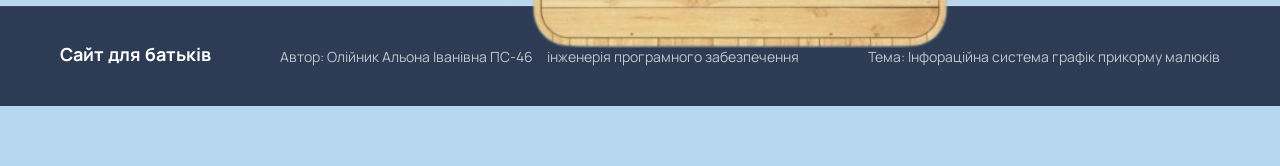
==== commit 5b825aa3: "Update index.html" ====
--- a/index.html
+++ b/index.html
@@ -131,20 +131,6 @@
 
 
 
-
-               
-                <div class="block">
-                    <img src="ymno.jpg" alt="Поради">
-
-                    <div class="card-content">
-                        <h3>Поради</h3>
-
-                        <p>Щоденні лайфхаки для батьків.</p>
-
-                       <a href="ymno.html" class="btn" target="_blank">Читати зараз</a>
-                    </div>
-                </div>
-
                 <div class="block">
                     <img src="osobenno.jpg" alt="Особливо">
 
--- a/style.css
+++ b/style.css
@@ -702,21 +702,7 @@
 }
 
 
-.bluelenta {
-    position: relative;
-
-    margin-top: 120px;   /* опускає нижче */
-    
-    left: 285px;         /* рухає правіше */
-}
-
-.bluelenta-img {
-    width: 750px;       /* збільшення */
-    
-    display: block;
-
-    opacity: 0.95;
-}
+
 
 .content-section{
     position: relative;
@@ -738,35 +724,45 @@
 }
 
 .top-decor{
-    position: absolute;
-
-    top: -120px;
+    position: relative;
+
+    margin-top: 80px;
+
+    width: 900px;
+
+    height: 700px; /* було 500 */
+
+    margin-left: auto;
+    margin-right: auto;
+
+    pointer-events: none;
+}
+
+/* ЛЕНТА */
+.floating-lenta{
+    position: absolute;
+
+    top: 140px;
 
     left: 50%;
 
     transform: translateX(-50%);
 
-    width: 800px;
-
-    height: 300px;
-
-    z-index: 20;
-
-    pointer-events: none;
+    width: 850px;
+
+    z-index: 3;
 }
 
 .tabluchkaa{
     position: absolute;
 
-    top: 70px; /* НИЖЧЕ ЛЕНТИ */
+    top: 300px; 
 
     left: 50%;
 
     transform: translateX(-50%);
 
-    width: 500px;
+    width: 620px;
 
     z-index: 1;
 }
-
-
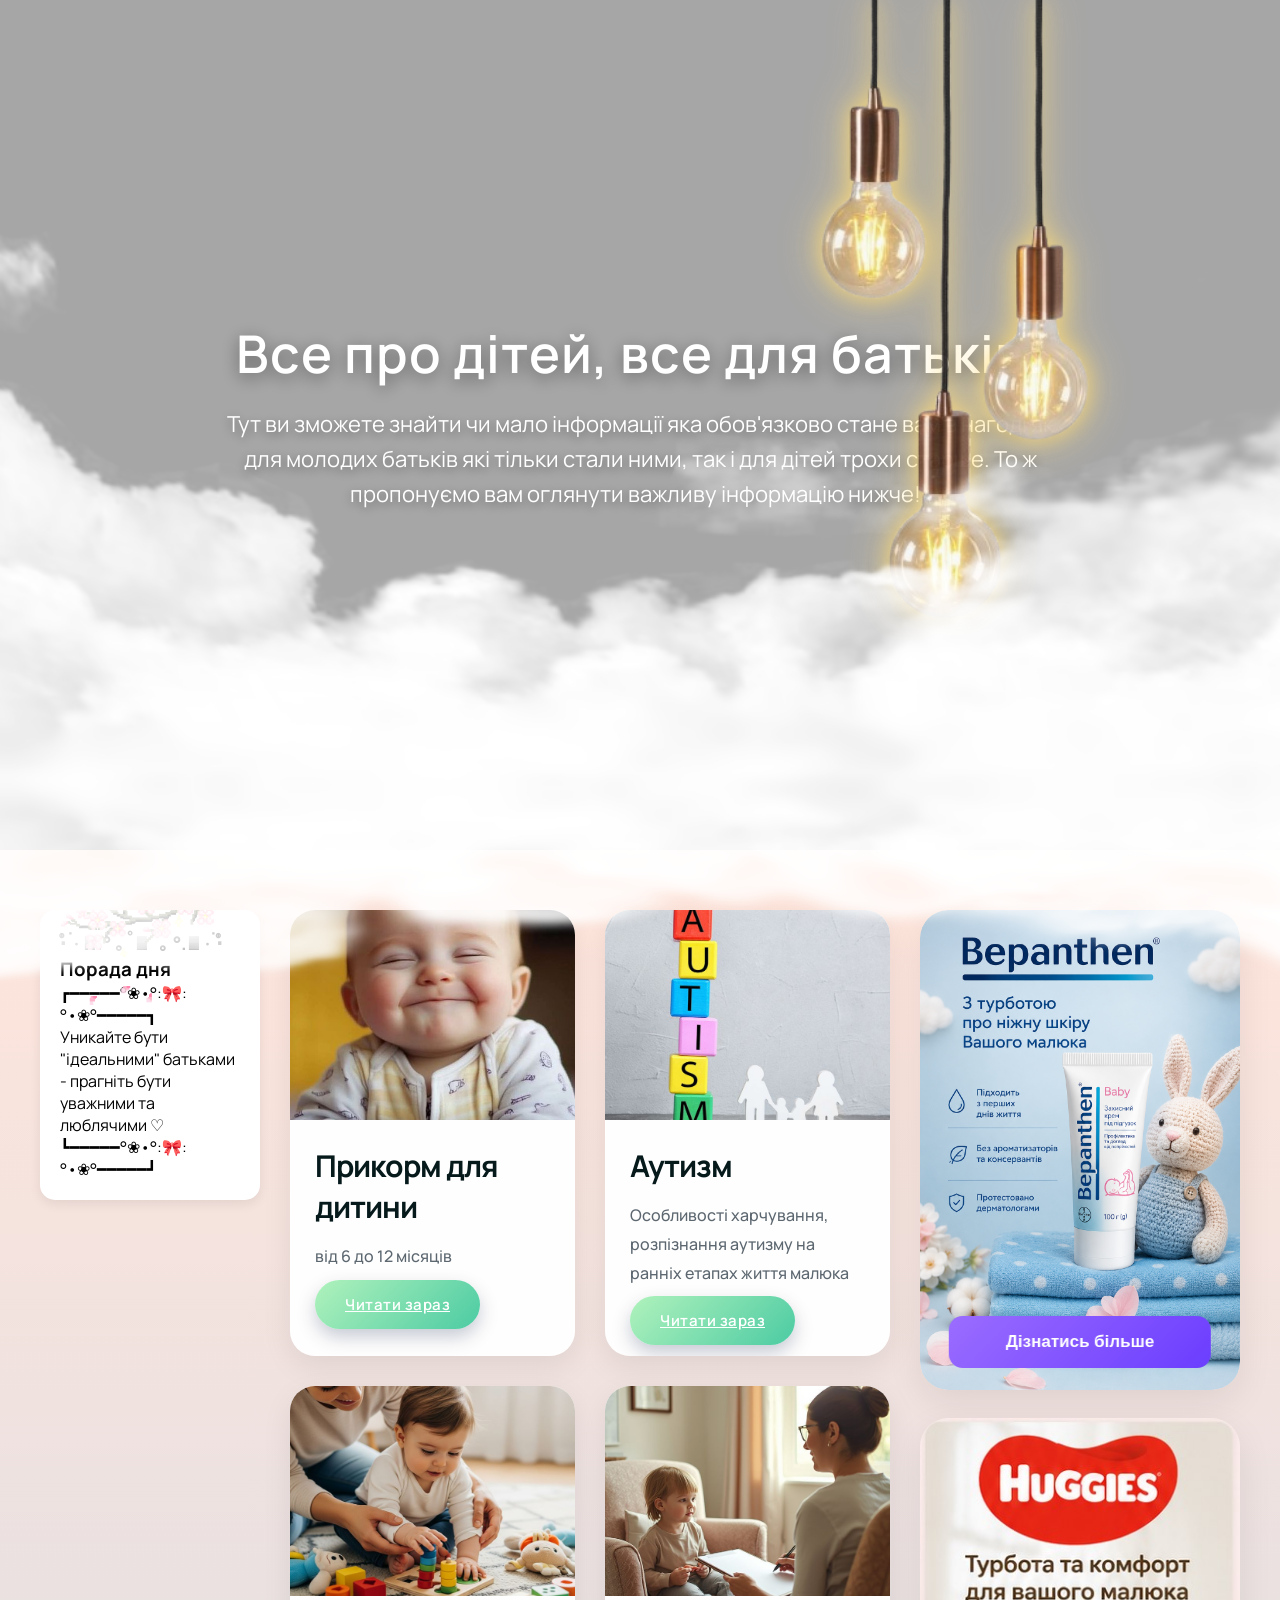
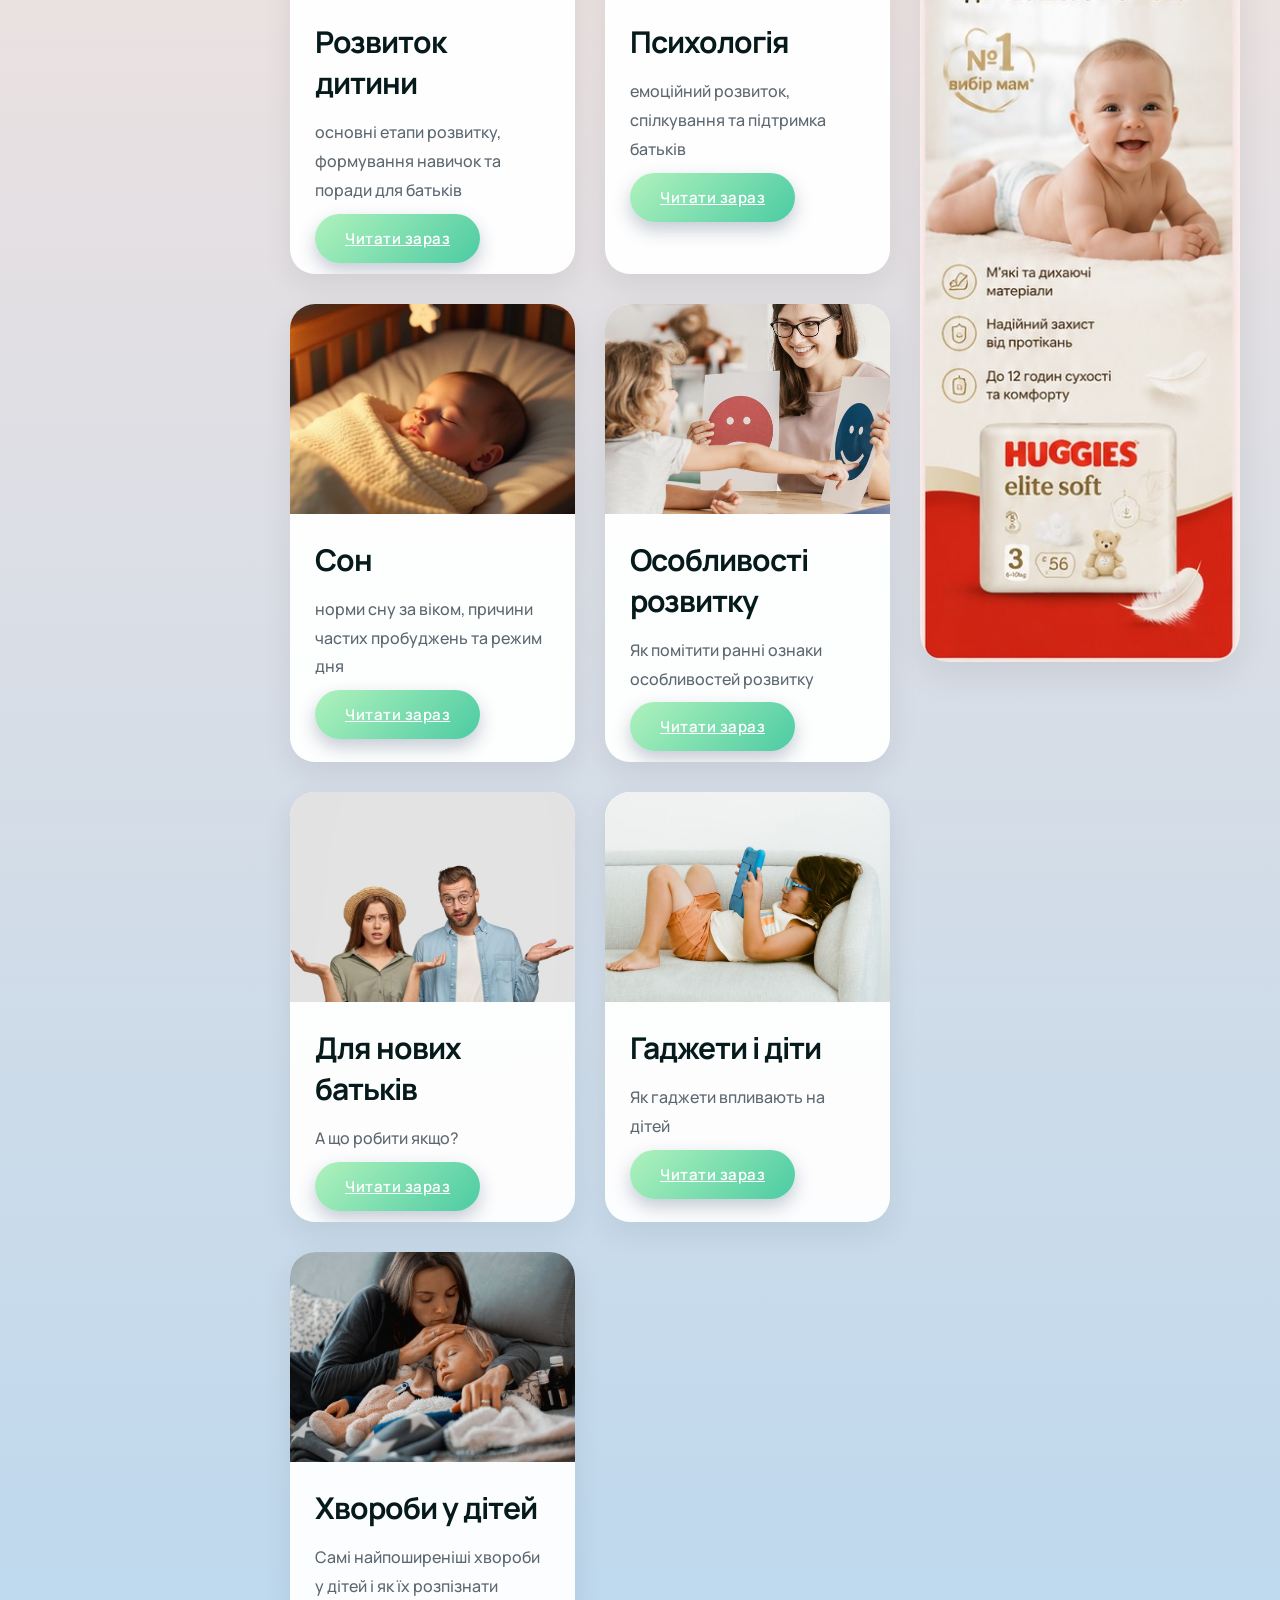
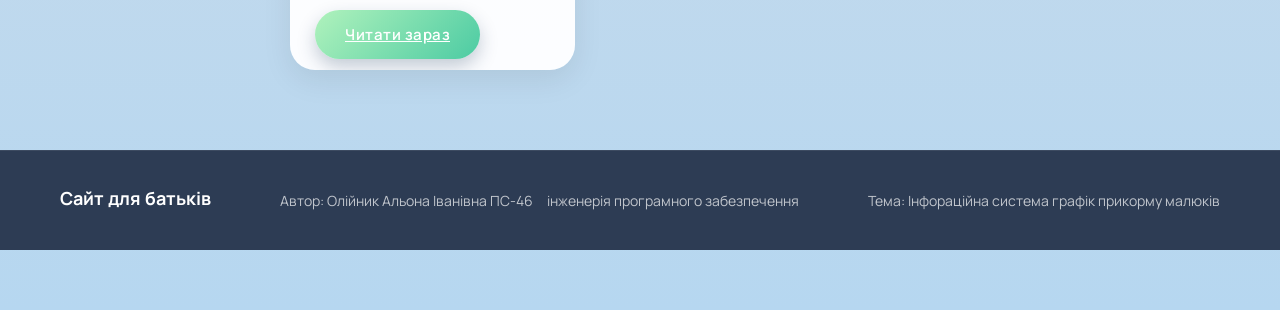
==== commit d06b3a7d: "Update index.html" ====
--- a/index.html
+++ b/index.html
@@ -179,14 +179,7 @@
                 
             </div>
 
-<div class="top-decor">
-
-    <img src="tabluchkaa.png" class="tabluchkaa">
-
-    <img src="bluelenta.png" class="floating-lenta">
-
-
-            </div>
+
         </div>
 
 <!-- правша -->
--- a/style.css
+++ b/style.css
@@ -726,23 +726,35 @@
 .top-decor{
     position: relative;
 
+    width: 100%;
+
+    height: 320px;
+
     margin-top: 80px;
-
-    width: 900px;
-
-    height: 700px; /* було 500 */
-
-    margin-left: auto;
-    margin-right: auto;
-
-    pointer-events: none;
-}
-
-/* ЛЕНТА */
+}
+
+/* ТАБЛИЧКА */
+
+.tabluchkaa{
+    position: absolute;
+
+    top: 95px; /* ПІД ЛЕНТОЮ */
+
+    left: 50%;
+
+    transform: translateX(-50%);
+
+    width: 620px;
+
+    z-index: 1;
+}
+
+/* ЛЕНТА ЗВЕРХУ */
+
 .floating-lenta{
     position: absolute;
 
-    top: 140px;
+    top: 0;
 
     left: 50%;
 
@@ -750,19 +762,5 @@
 
     width: 850px;
 
-    z-index: 3;
-}
-
-.tabluchkaa{
-    position: absolute;
-
-    top: 300px; 
-
-    left: 50%;
-
-    transform: translateX(-50%);
-
-    width: 620px;
-
-    z-index: 1;
-}
+    z-index: 5; /* ВИЩЕ ТАБЛИЧКИ */
+}
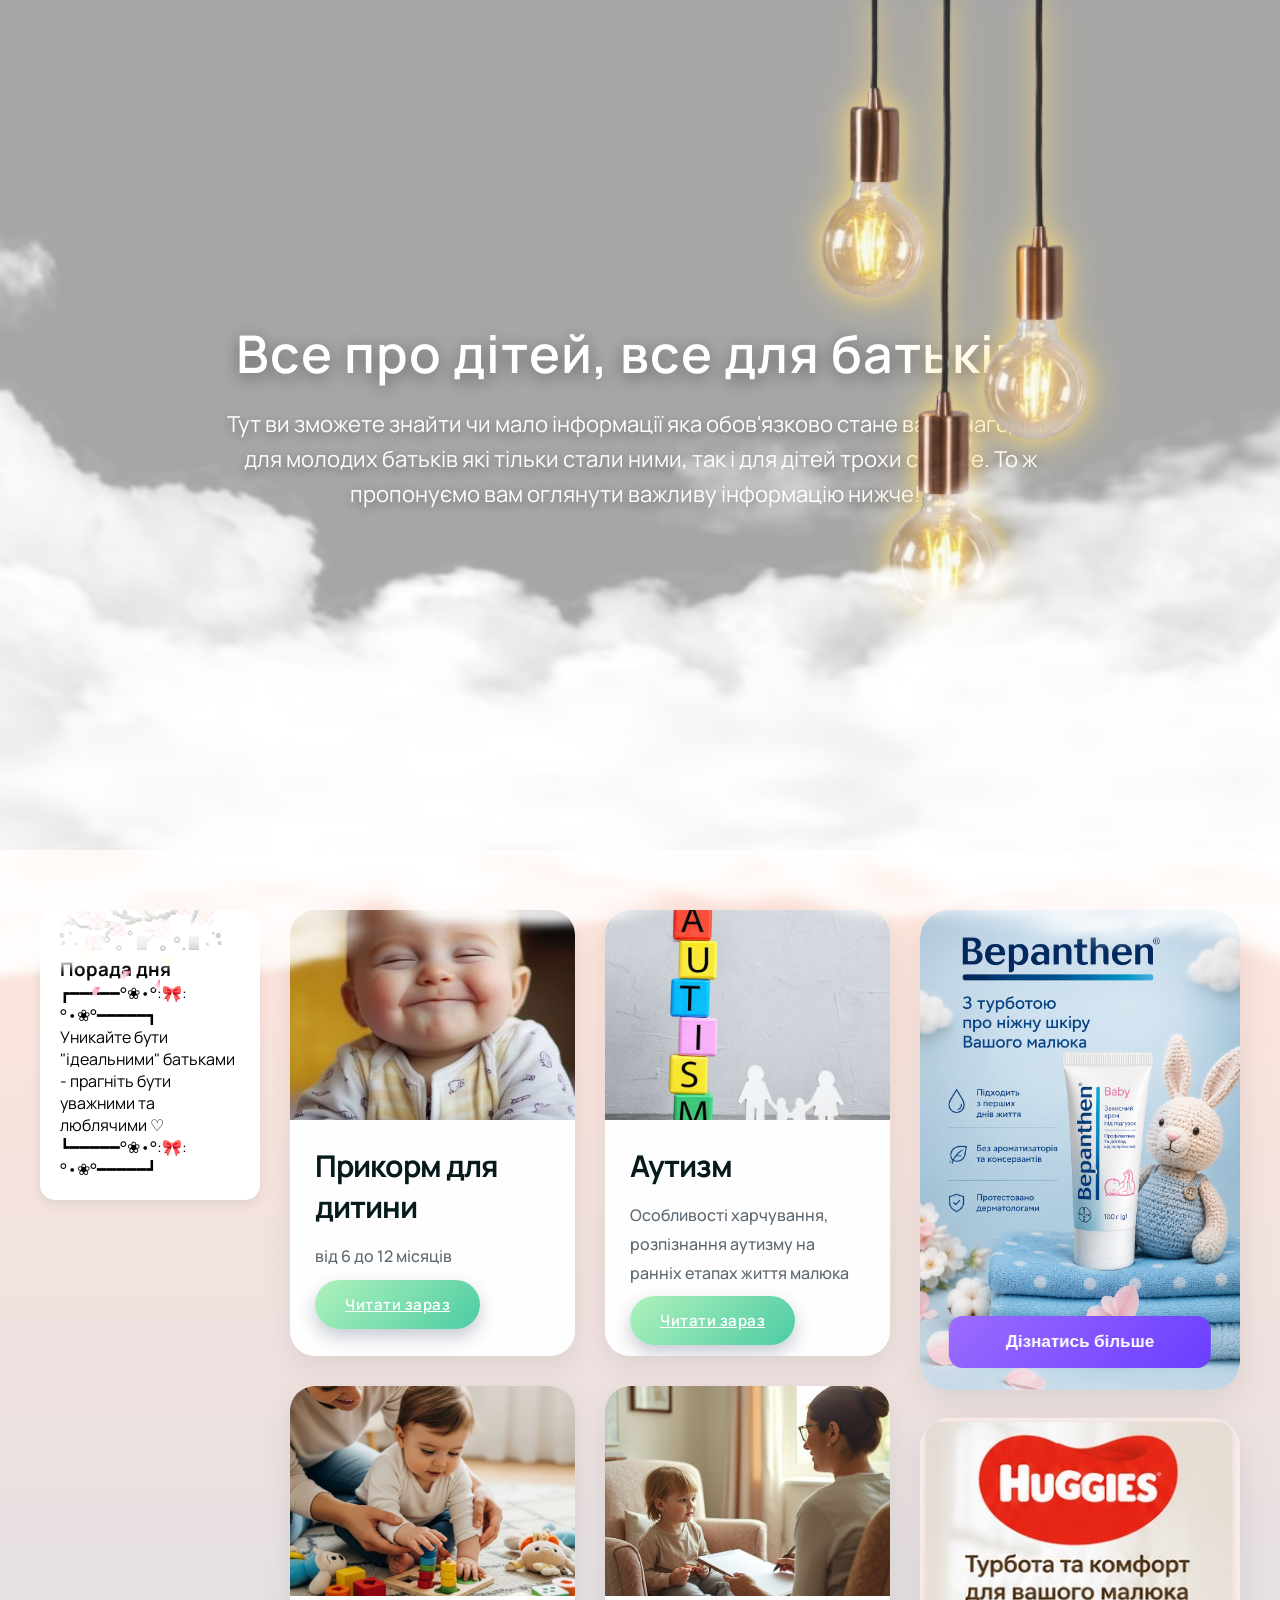
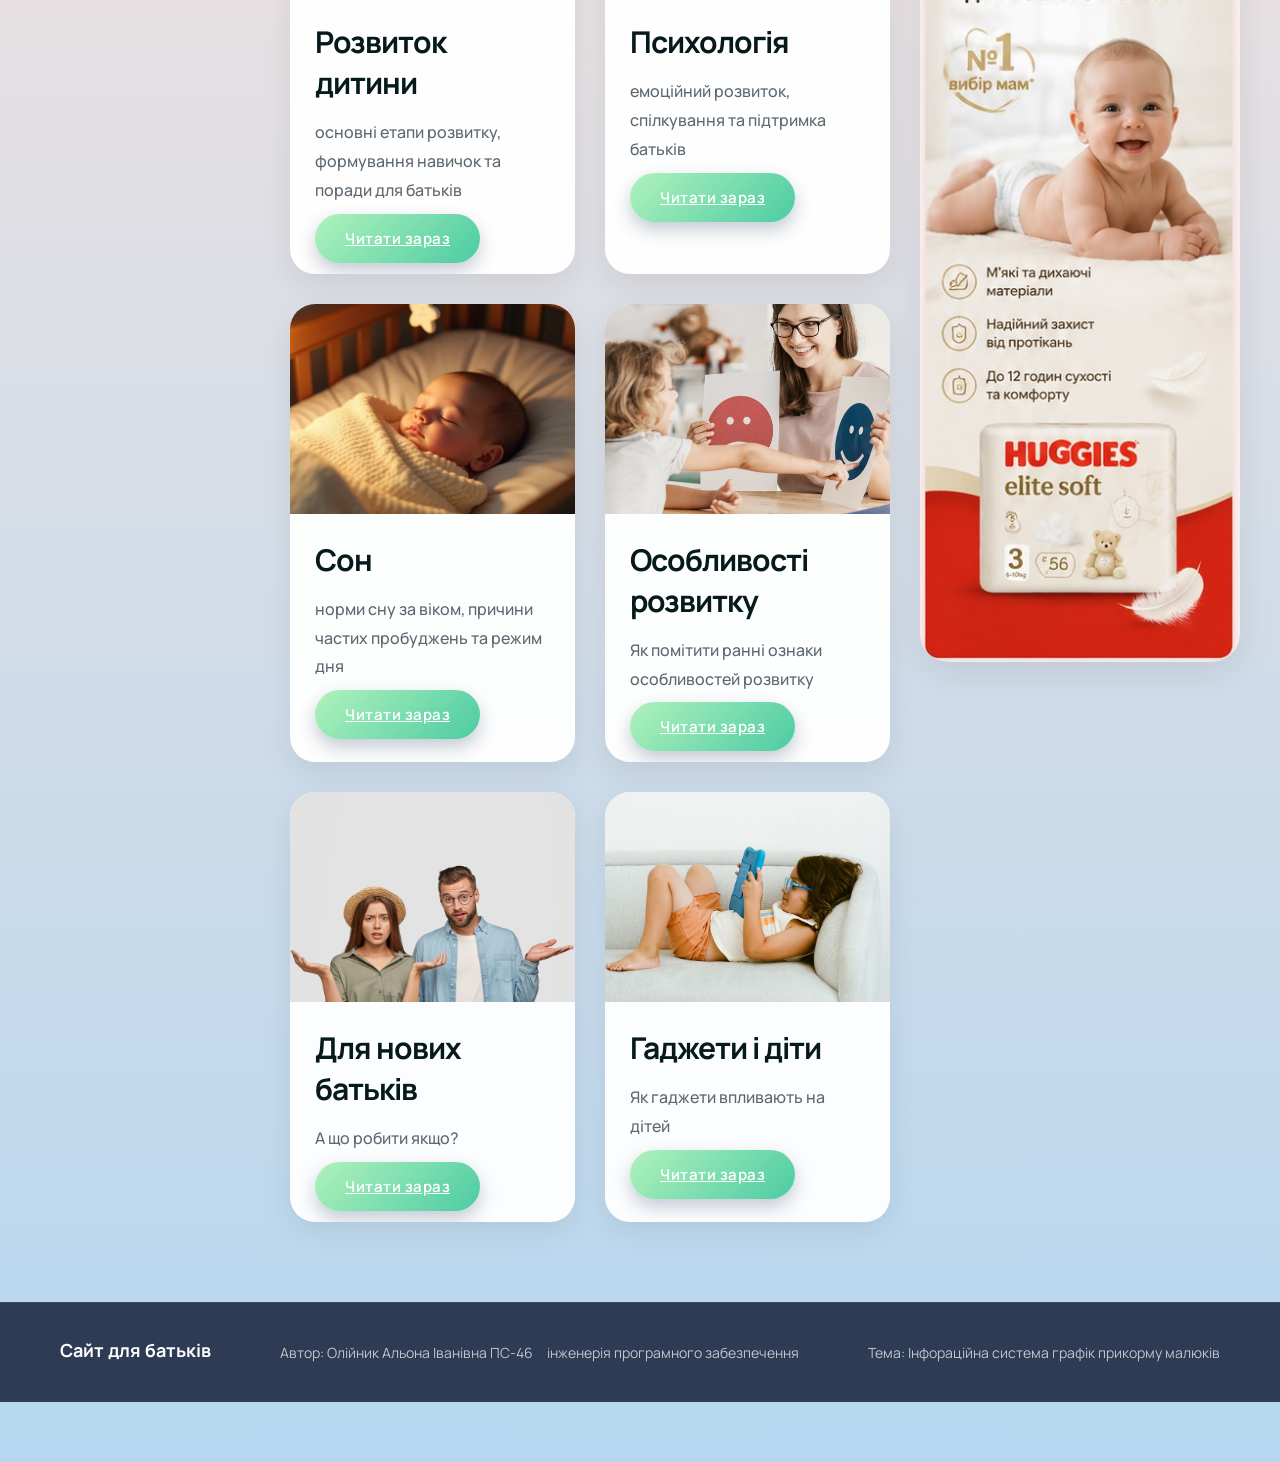
==== commit ef220ae1: "Update index.html" ====
--- a/index.html
+++ b/index.html
@@ -166,16 +166,7 @@
                 </div>
 
 
-              <div class="block">
-                    <img src="Hvorobu.jpg" alt="Хвороби">
-
-                    <div class="card-content">
-                        <h3>Хвороби у дітей</h3>
-
-                        <p>Самі найпоширеніші хвороби у дітей і як їх розпізнати</p>
-                        <a href="hvorobu.html" class="btn" target="_blank">Читати зараз</a>
-                    </div>
-                </div>
+
                 
             </div>
 
--- a/style.css
+++ b/style.css
@@ -723,44 +723,4 @@
     pointer-events: none;
 }
 
-.top-decor{
-    position: relative;
-
-    width: 100%;
-
-    height: 320px;
-
-    margin-top: 80px;
-}
-
-/* ТАБЛИЧКА */
-
-.tabluchkaa{
-    position: absolute;
-
-    top: 95px; /* ПІД ЛЕНТОЮ */
-
-    left: 50%;
-
-    transform: translateX(-50%);
-
-    width: 620px;
-
-    z-index: 1;
-}
-
-/* ЛЕНТА ЗВЕРХУ */
-
-.floating-lenta{
-    position: absolute;
-
-    top: 0;
-
-    left: 50%;
-
-    transform: translateX(-50%);
-
-    width: 850px;
-
-    z-index: 5; /* ВИЩЕ ТАБЛИЧКИ */
-}
+
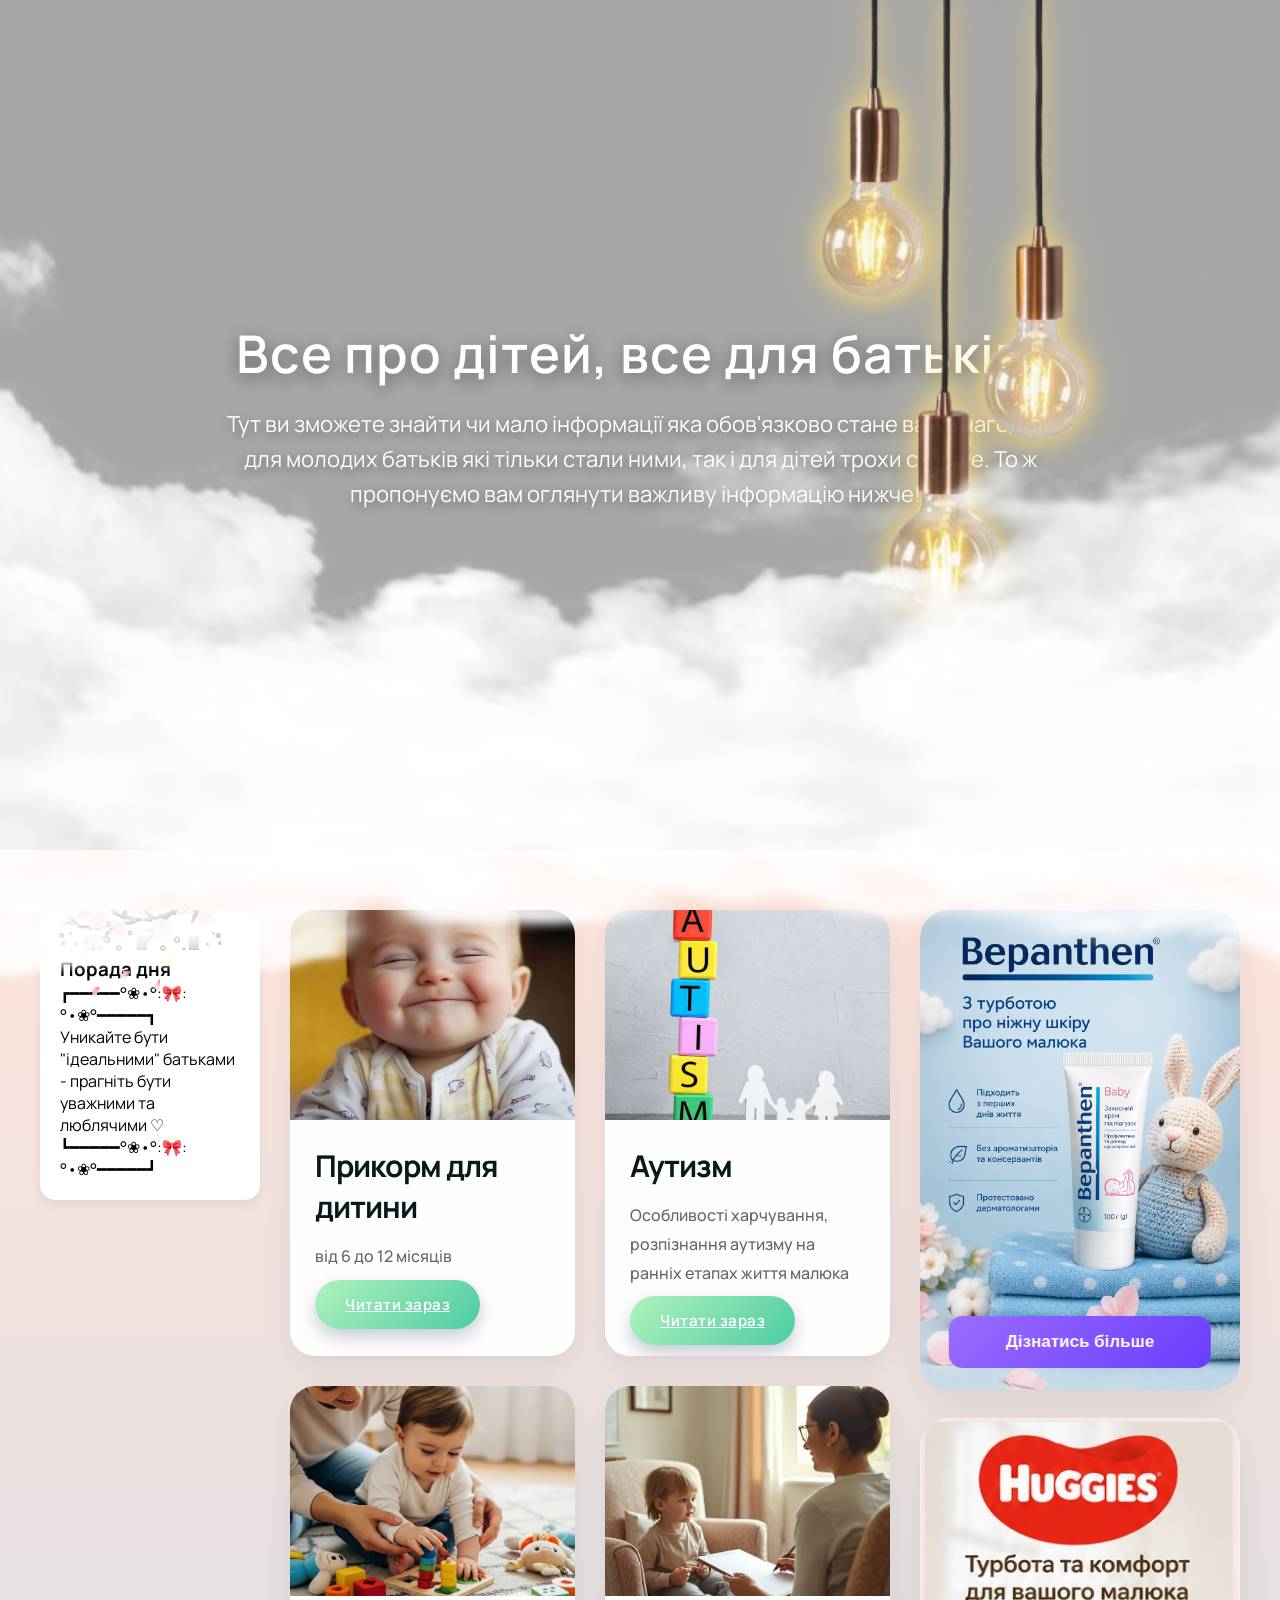
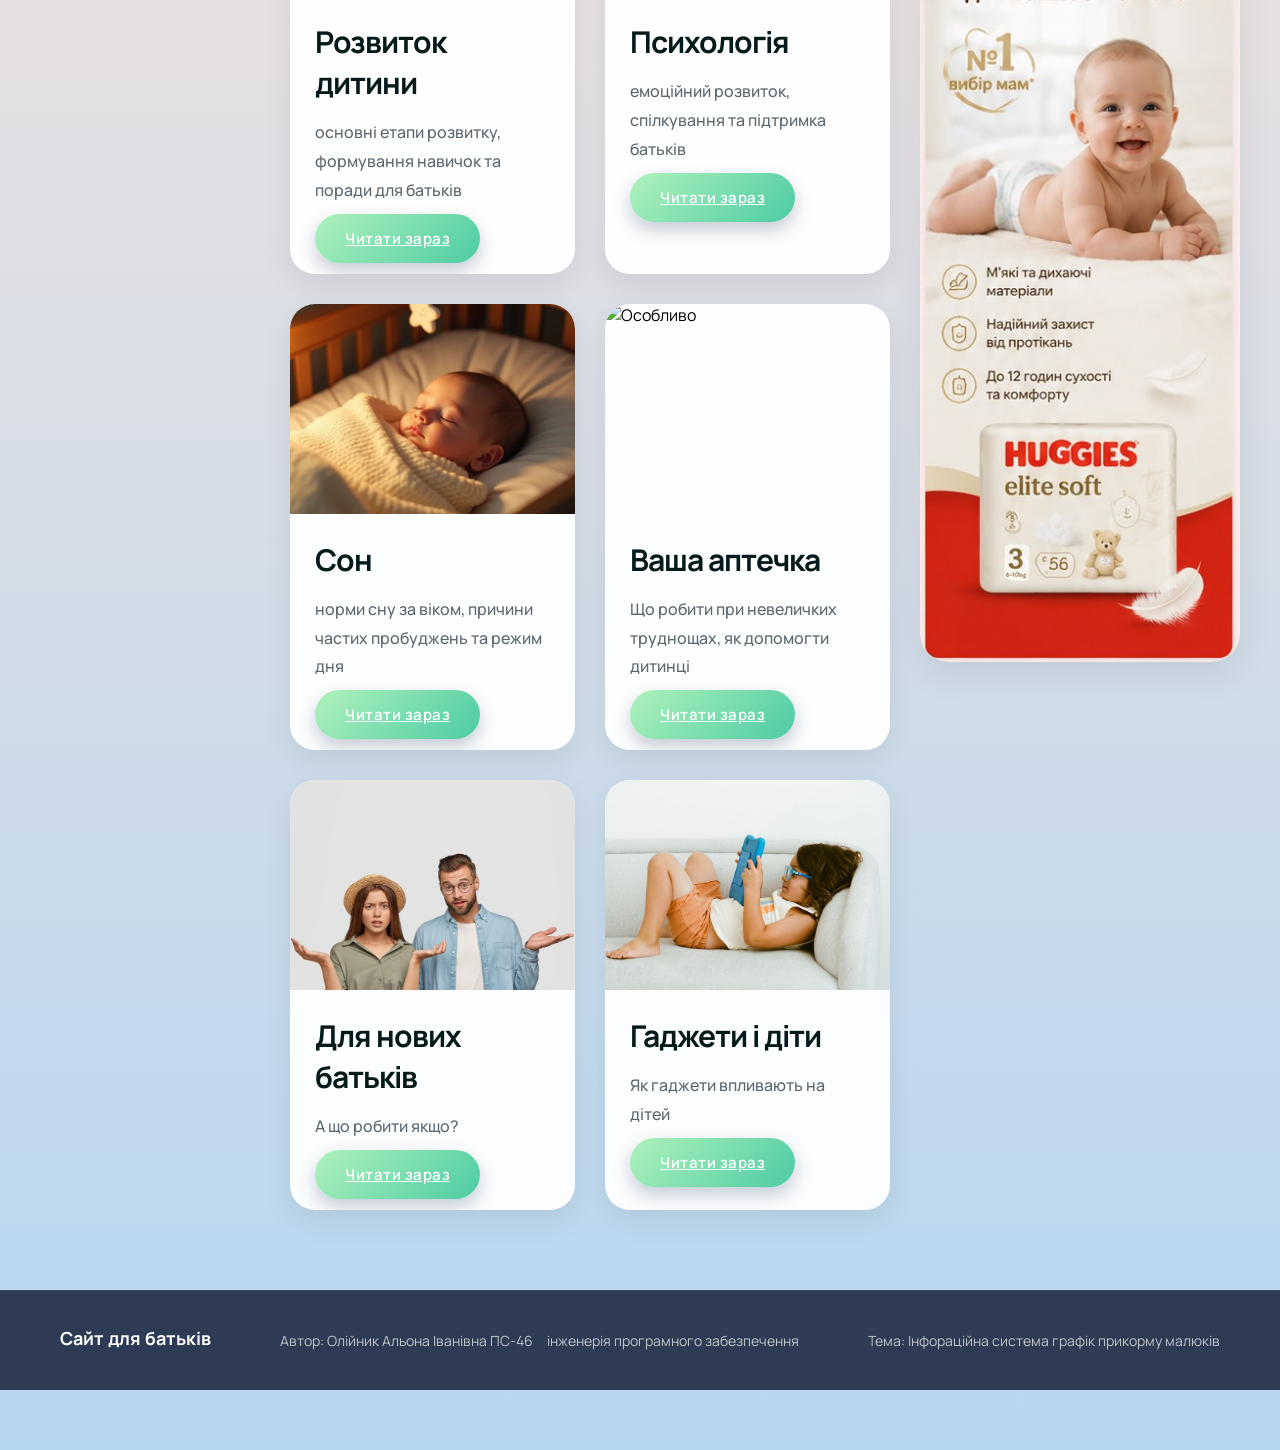
==== commit f5e26674: "Update index.html" ====
--- a/index.html
+++ b/index.html
@@ -132,13 +132,13 @@
 
 
                 <div class="block">
-                    <img src="osobenno.jpg" alt="Особливо">
-
-                    <div class="card-content">
-                        <h3>Особливості розвитку</h3>
-
-                        <p>Як помітити ранні ознаки особливостей розвитку</p>
-                        <a href="osobenno.html" class="btn" target="_blank">Читати зараз</a>
+                    <img src="hvorobu.jpg" alt="Особливо">
+
+                    <div class="card-content">
+                        <h3>Ваша аптечка</h3>
+
+                        <p>Що робити при невеличких труднощах, як допомогти дитинці</p>
+                        <a href="hvorobu.html" class="btn" target="_blank">Читати зараз</a>
                     </div>
                 </div>
 
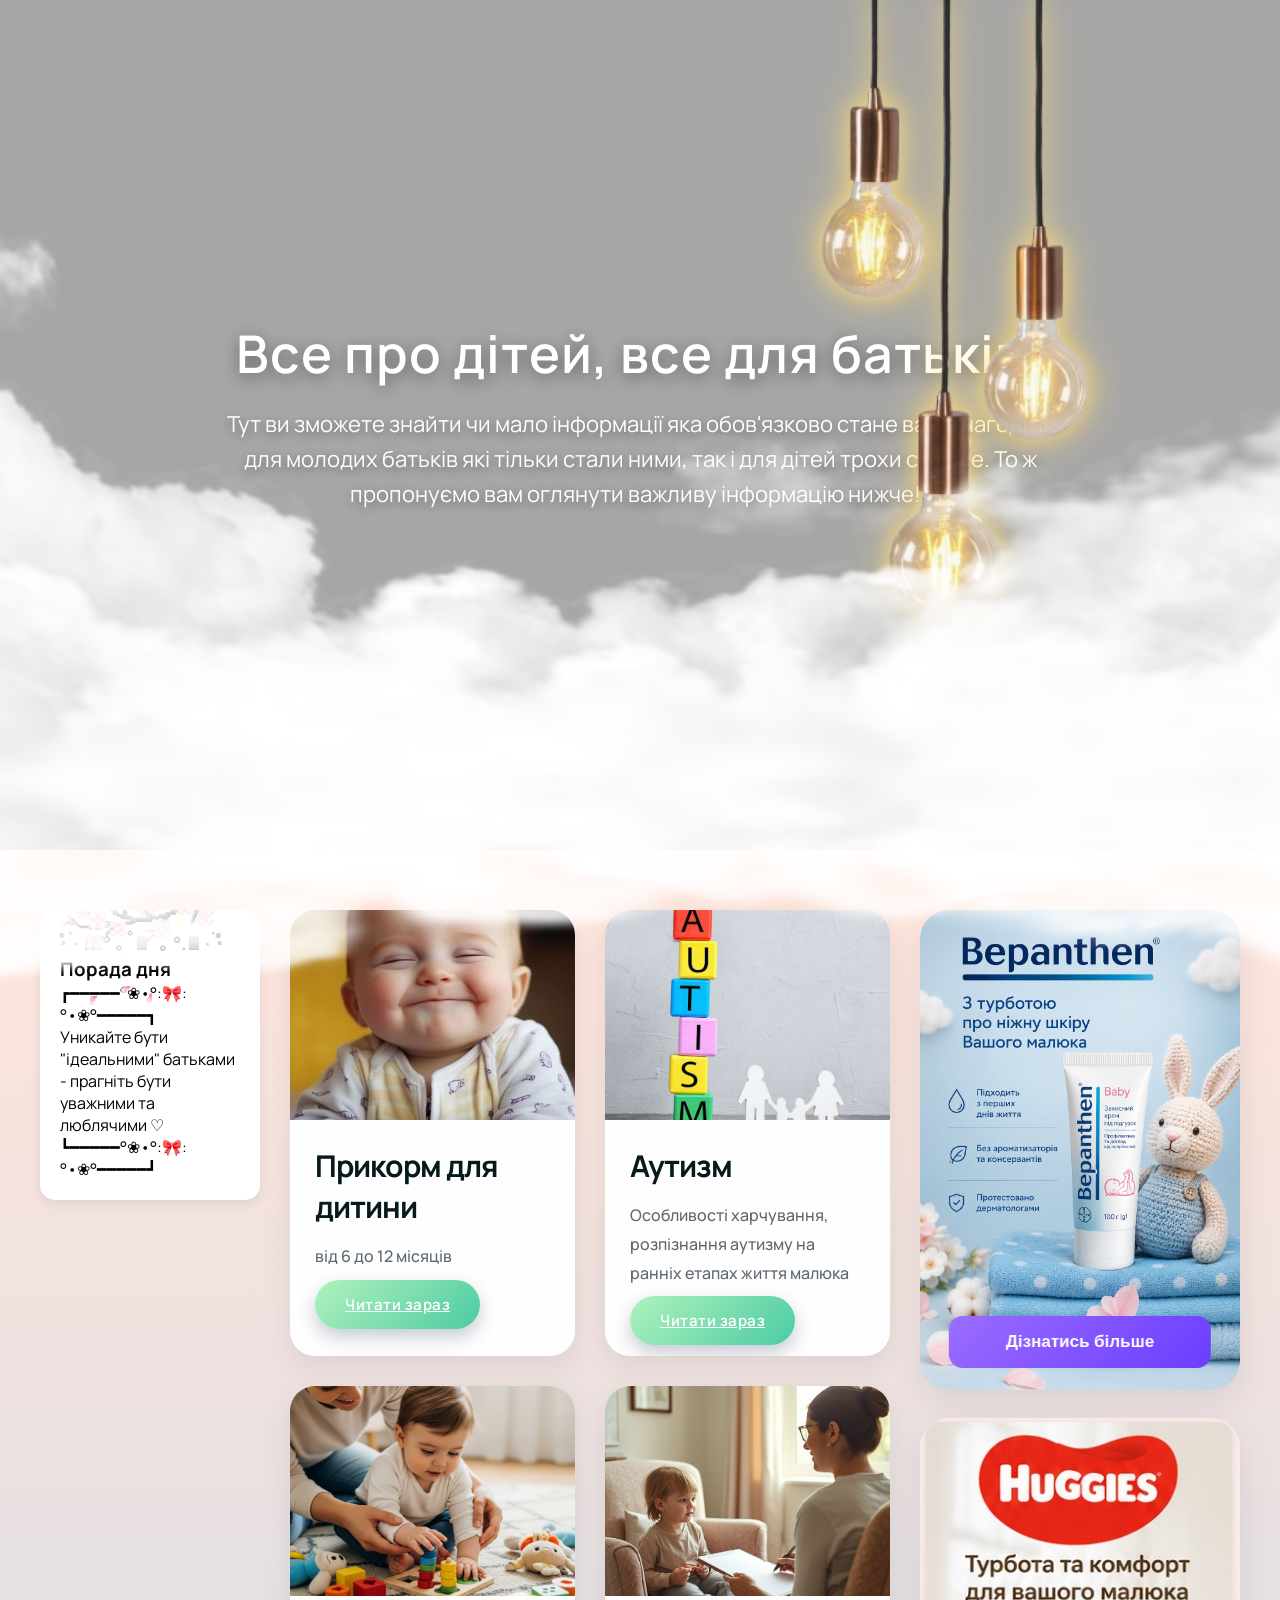
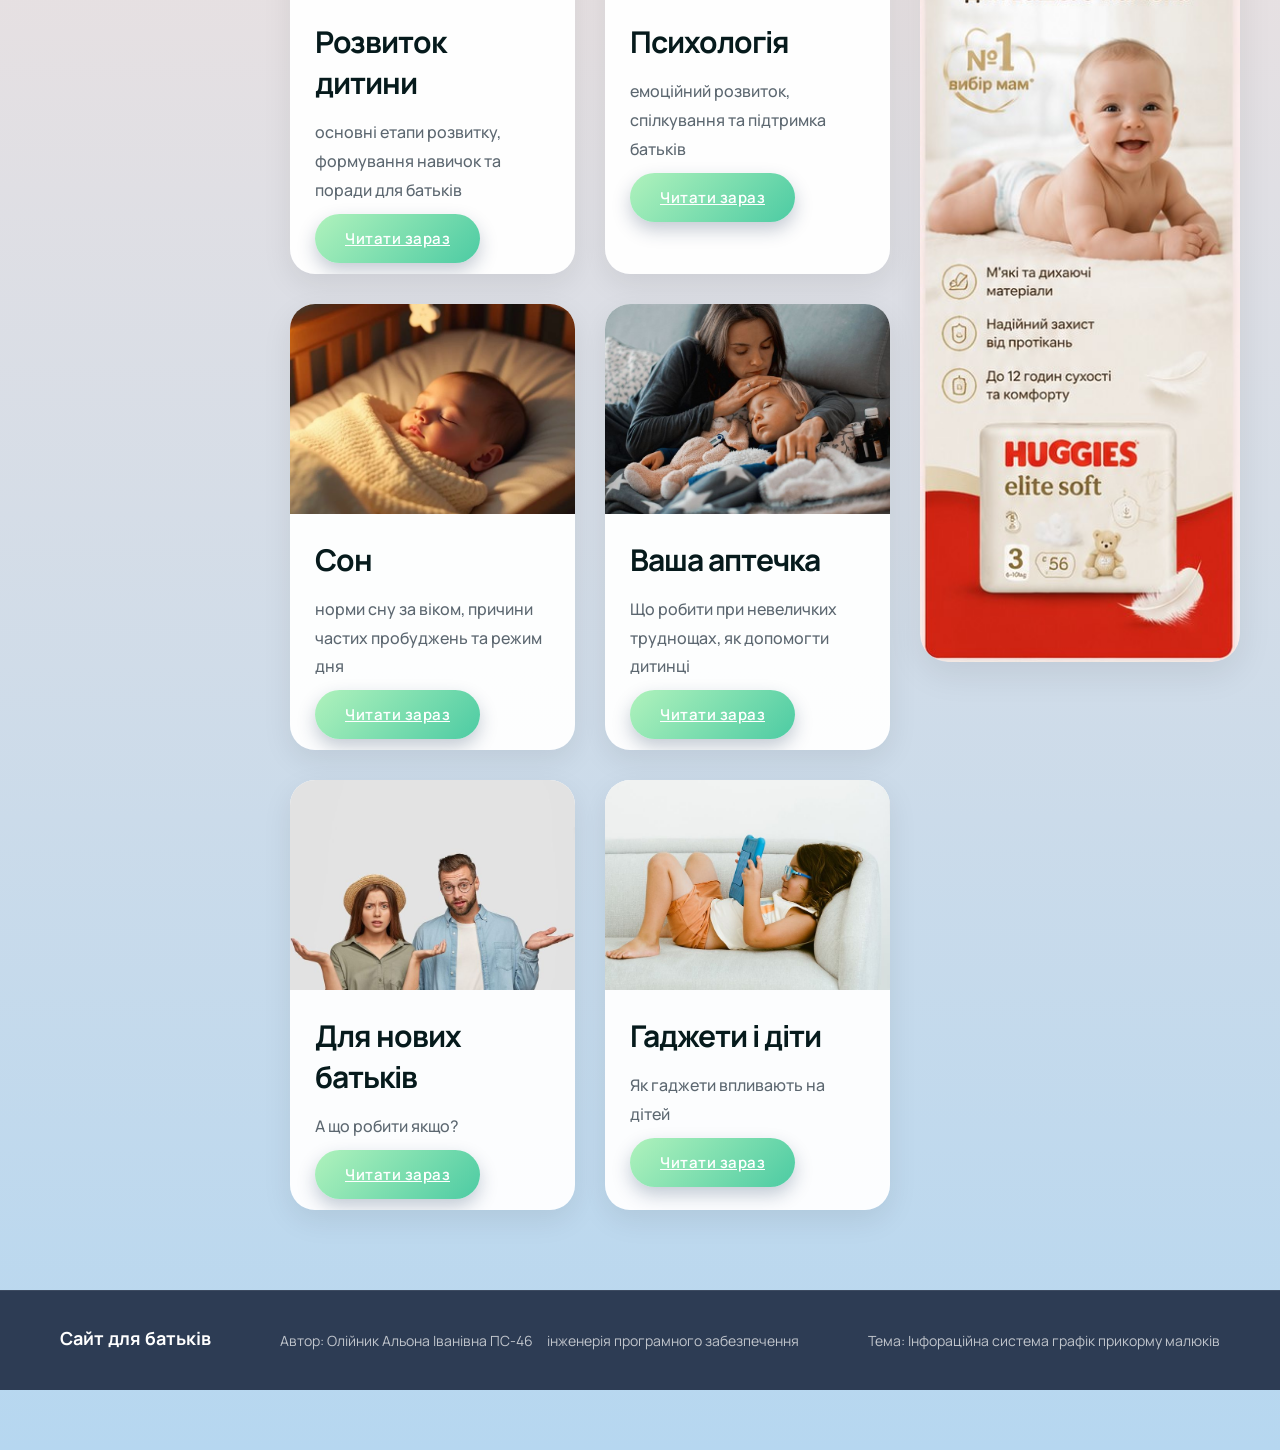
==== commit 0d671240: "Update index.html" ====
--- a/index.html
+++ b/index.html
@@ -132,7 +132,7 @@
 
 
                 <div class="block">
-                    <img src="hvorobu.jpg" alt="Особливо">
+                    <img src="Hvorobu.jpg" alt="Особливо">
 
                     <div class="card-content">
                         <h3>Ваша аптечка</h3>
